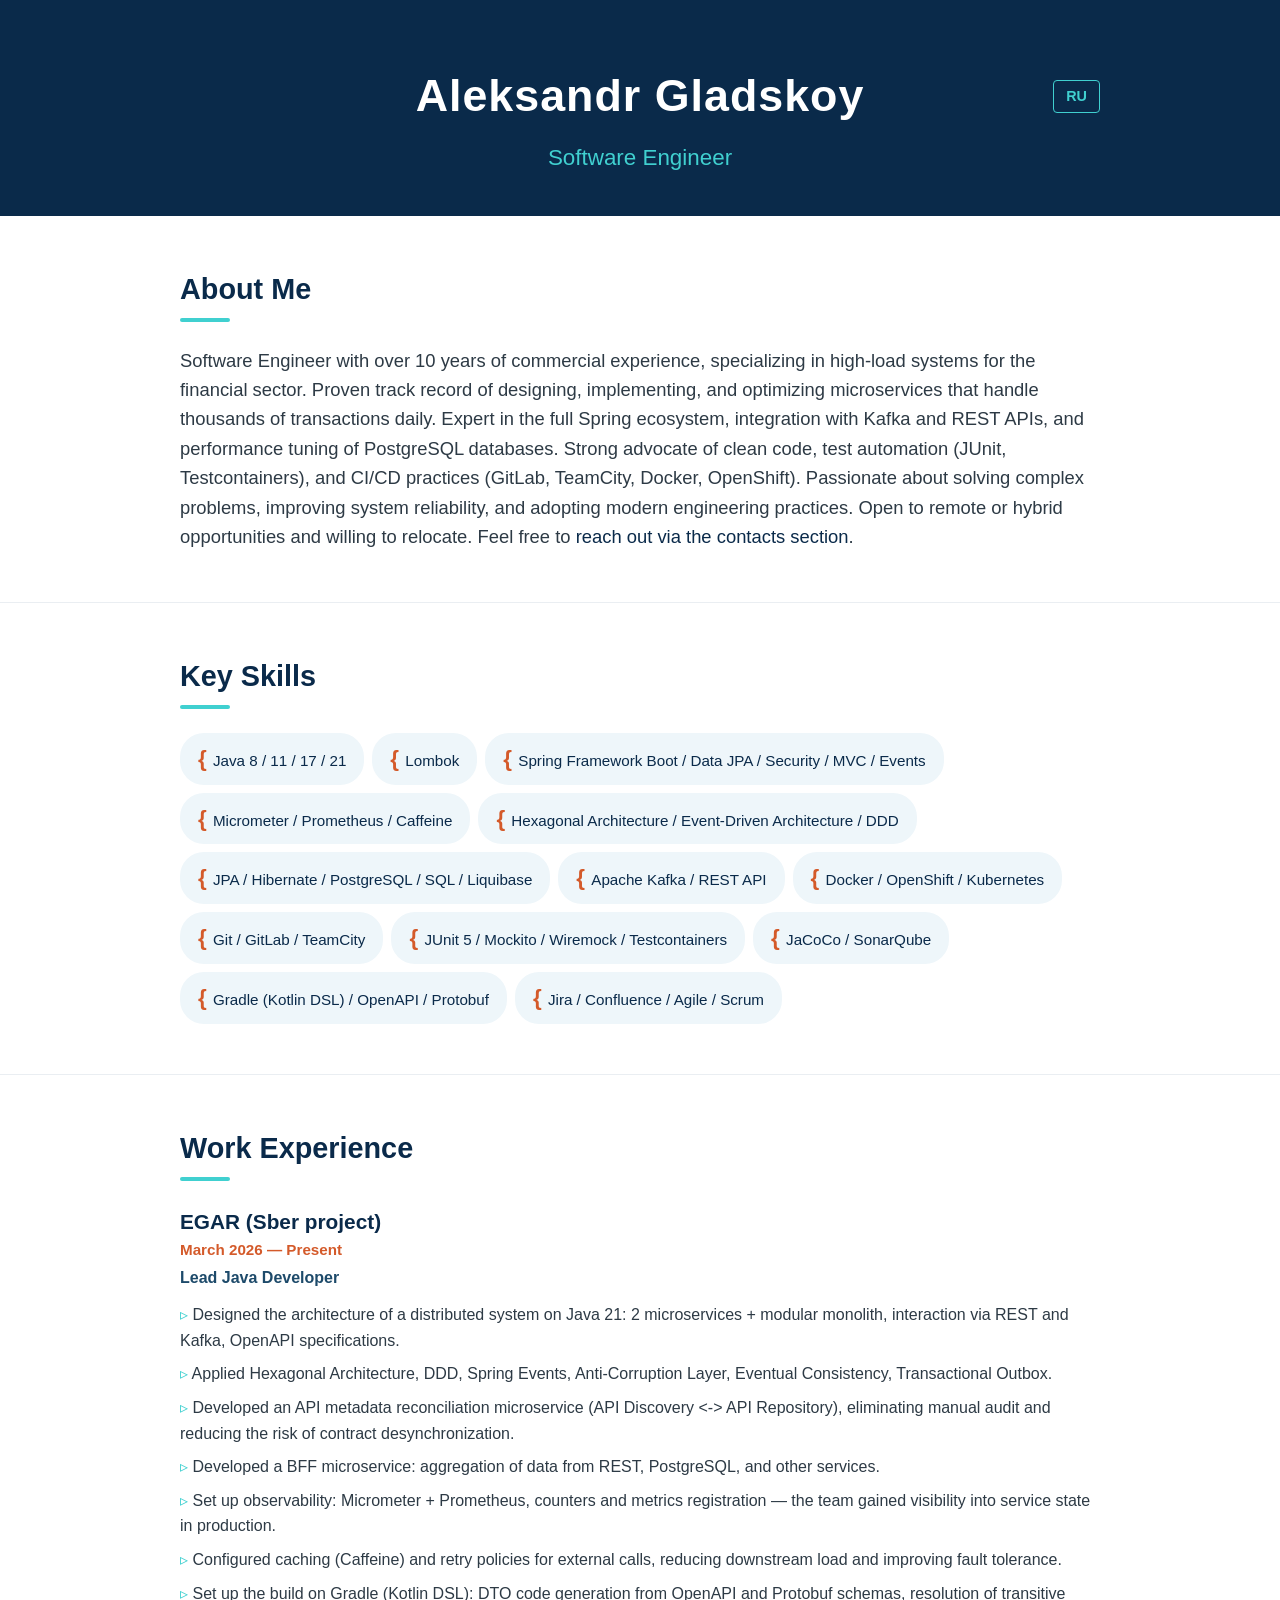
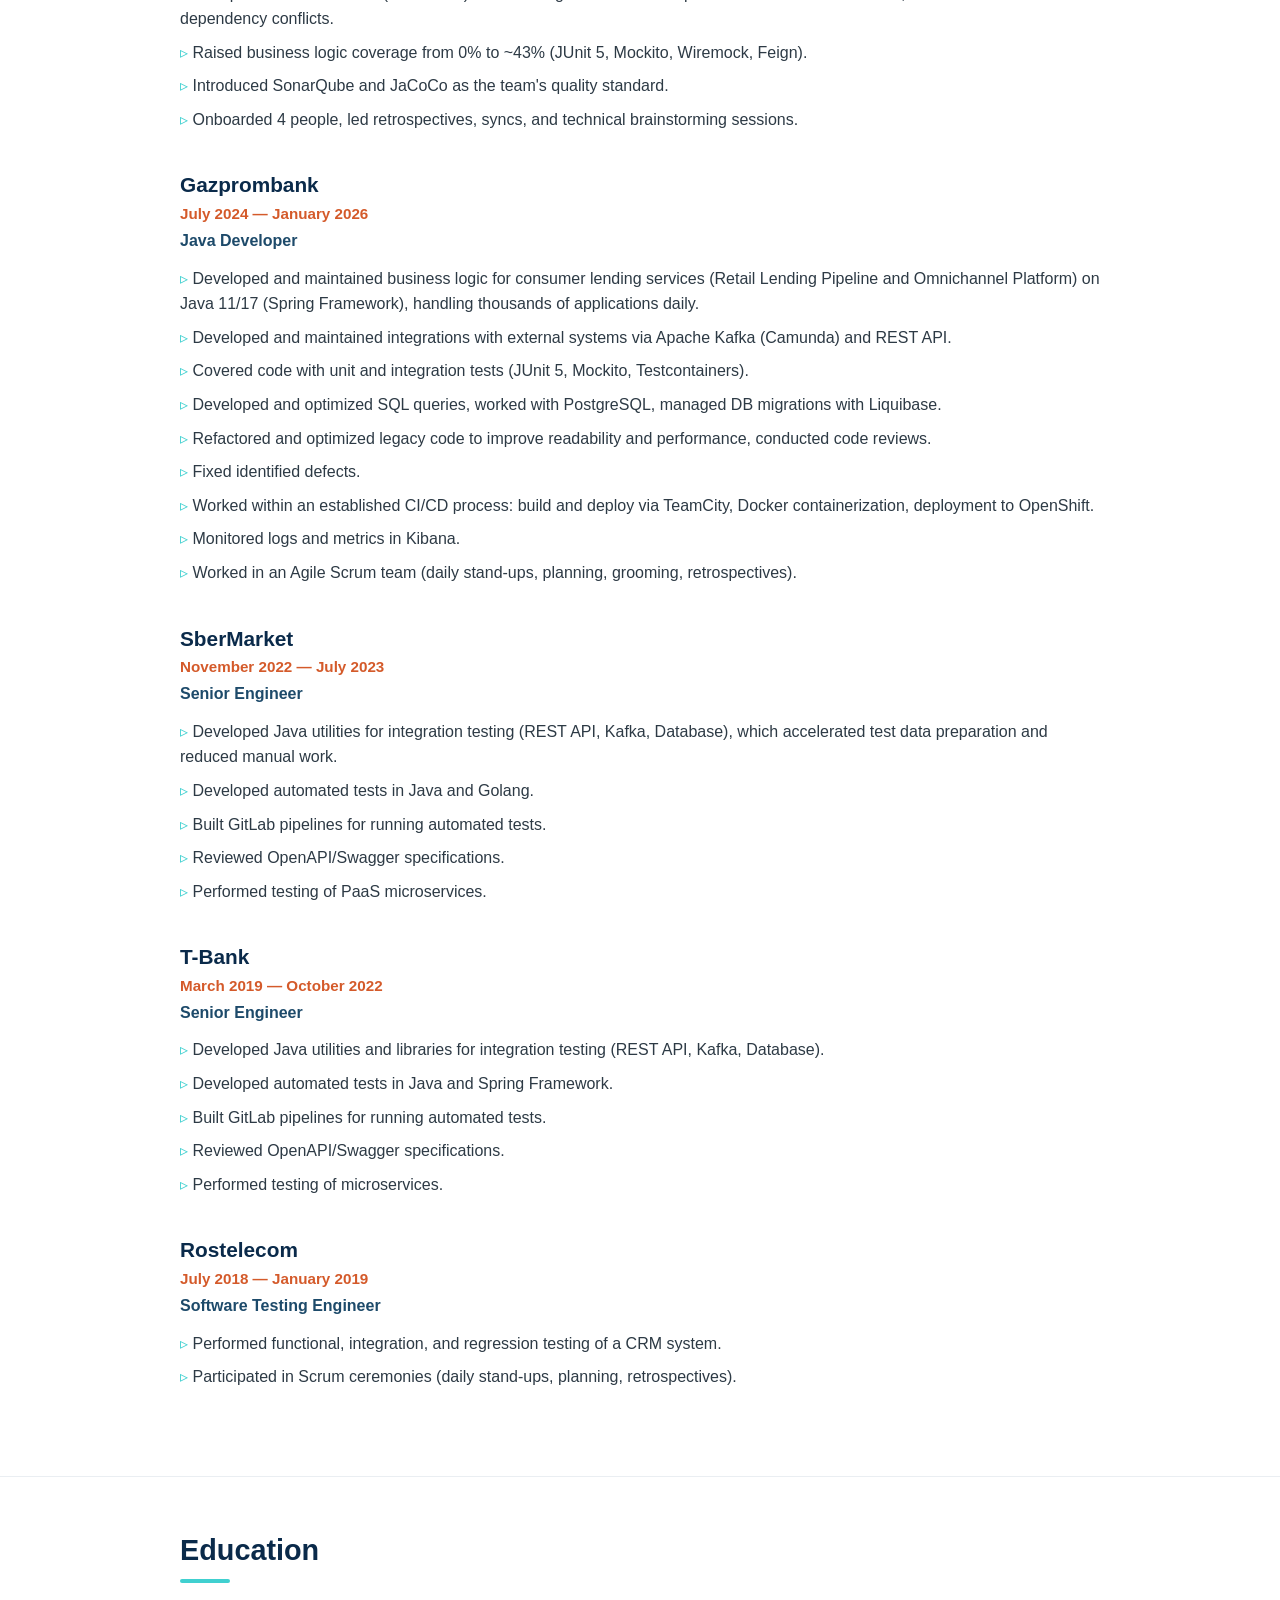
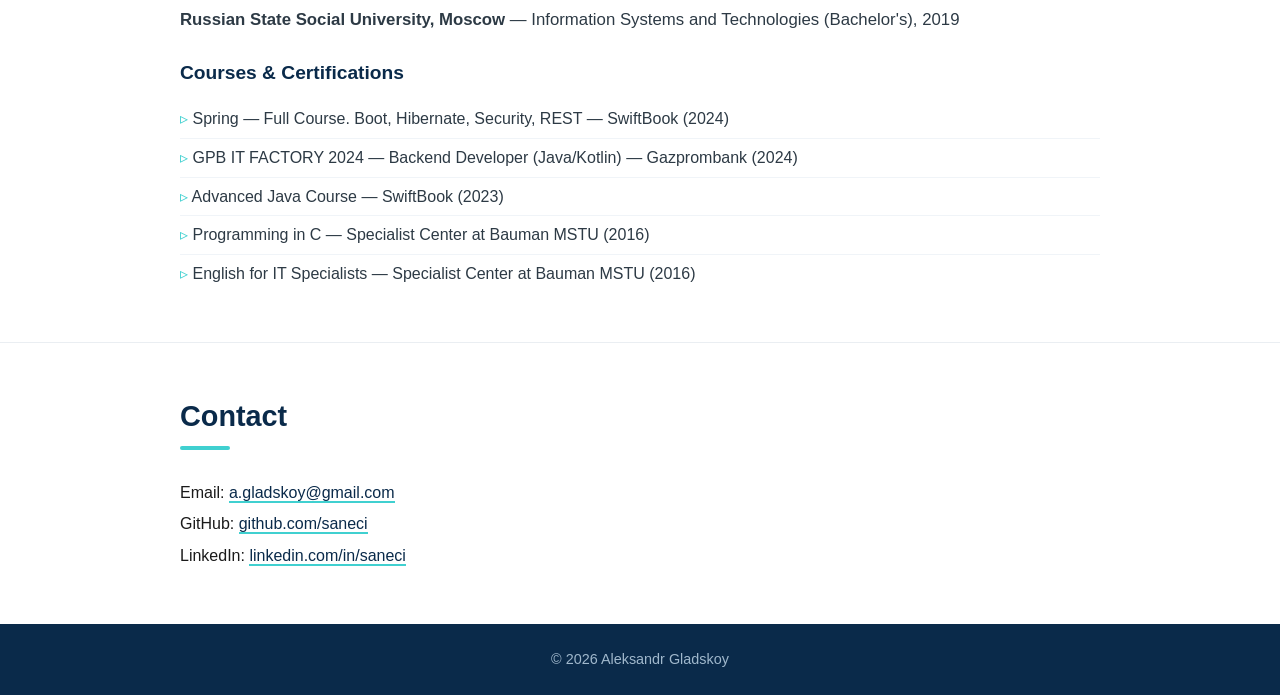
==== index.html @ 304886b7 "Add Confirmation of rights and SEO basics" ====
<!DOCTYPE html>
<html lang="en">
<head>
    <meta charset="UTF-8">
    <meta name="viewport" content="width=device-width, initial-scale=1.0">
    <title>Aleksandr Gladskoy — Software Engineer</title>
    <meta name="description"
          content="Java Developer with 10 years of experience in banking fintech. I design and build microservices with Java 21, Spring Boot. Integrations via REST and Kafka. Experience: Sber (EGAR), Gazprombank.">
    <meta property="og:type" content="website">
    <meta property="og:url" content="https://saneci.github.io">
    <meta property="og:title" content="Aleksandr Gladskoy — Java Developer">
    <meta property="og:description"
          content="Backend development with Java and Spring Boot. Microservices, Kafka, integrations. Experience at Sber and Gazprombank.">
    <meta property="og:image" content="https://saneci.github.io/assets/summary.png">
    <meta name="twitter:card" content="summary_large_image">
    <meta name="yandex-verification" content="511efd3ecc623652"/>
    <meta name="google-site-verification" content="O1By9W8fFZM_-fpDkHTsmFrEhDMtBSM1m-poUVagqC4"/>
    <link rel="icon" type="image/svg+xml" href="assets/favicon.svg">
    <link rel="stylesheet" href="css/styles.css">
</head>
<body>
<header>
    <div class="container">
        <h1>Aleksandr Gladskoy</h1>
        <p class="title">Software Engineer</p>
        <a href="index.ru.html" class="lang-switch">RU</a>
    </div>
</header>

<section id="about">
    <div class="container">
        <h2>About Me</h2>
        <p>Software Engineer with over 10 years of commercial experience, specializing in high-load systems for the
            financial sector. Proven track record of designing, implementing, and optimizing microservices that handle
            thousands of transactions daily. Expert in the full Spring ecosystem, integration with Kafka and REST APIs,
            and performance tuning of PostgreSQL databases. Strong advocate of clean code, test automation (JUnit,
            Testcontainers), and CI/CD practices (GitLab, TeamCity, Docker, OpenShift). Passionate about solving complex
            problems, improving system reliability, and adopting modern engineering practices. Open to remote or hybrid
            opportunities and willing to relocate. Feel free to <a href="#contacts">reach out via the contacts
                section</a>.</p>
    </div>
</section>

<section id="skills">
    <div class="container">
        <h2>Key Skills</h2>
        <ul>
            <li>Java 8 / 11 / 17 / 21</li>
            <li>Lombok</li>
            <li>Spring Framework Boot / Data JPA / Security / MVC / Events</li>
            <li>Micrometer / Prometheus / Caffeine</li>
            <li>Hexagonal Architecture / Event-Driven Architecture / DDD</li>
            <li>JPA / Hibernate / PostgreSQL / SQL / Liquibase</li>
            <li>Apache Kafka / REST API</li>
            <li>Docker / OpenShift / Kubernetes</li>
            <li>Git / GitLab / TeamCity</li>
            <li>JUnit 5 / Mockito / Wiremock / Testcontainers</li>
            <li>JaCoCo / SonarQube</li>
            <li>Gradle (Kotlin DSL) / OpenAPI / Protobuf</li>
            <li>Jira / Confluence / Agile / Scrum</li>
        </ul>
    </div>
</section>

<section id="experience">
    <div class="container">
        <h2>Work Experience</h2>

        <div class="job">
            <h3>EGAR (Sber project)</h3>
            <p class="period">March 2026 — Present</p>
            <p class="position">Lead Java Developer</p>
            <ul>
                <li>Designed the architecture of a distributed system on Java 21: 2 microservices + modular monolith,
                    interaction via REST and Kafka, OpenAPI specifications.
                </li>
                <li>Applied Hexagonal Architecture, DDD, Spring Events, Anti-Corruption Layer, Eventual Consistency,
                    Transactional Outbox.
                </li>
                <li>Developed an API metadata reconciliation microservice (API Discovery &lt;-&gt; API Repository),
                    eliminating manual audit and reducing the risk of contract desynchronization.
                </li>
                <li>Developed a BFF microservice: aggregation of data from REST, PostgreSQL, and other services.</li>
                <li>Set up observability: Micrometer + Prometheus, counters and metrics registration — the team gained
                    visibility into service state in production.
                </li>
                <li>Configured caching (Caffeine) and retry policies for external calls, reducing downstream load and
                    improving fault tolerance.
                </li>
                <li>Set up the build on Gradle (Kotlin DSL): DTO code generation from OpenAPI and Protobuf schemas,
                    resolution of transitive dependency conflicts.
                </li>
                <li>Raised business logic coverage from 0% to ~43% (JUnit 5, Mockito, Wiremock, Feign).</li>
                <li>Introduced SonarQube and JaCoCo as the team's quality standard.</li>
                <li>Onboarded 4 people, led retrospectives, syncs, and technical brainstorming sessions.</li>
            </ul>
        </div>

        <div class="job">
            <h3>Gazprombank</h3>
            <p class="period">July 2024 — January 2026</p>
            <p class="position">Java Developer</p>
            <ul>
                <li>Developed and maintained business logic for consumer lending services (Retail Lending Pipeline and
                    Omnichannel Platform) on Java 11/17 (Spring Framework), handling thousands of applications daily.
                </li>
                <li>Developed and maintained integrations with external systems via Apache Kafka (Camunda) and REST
                    API.
                </li>
                <li>Covered code with unit and integration tests (JUnit 5, Mockito, Testcontainers).</li>
                <li>Developed and optimized SQL queries, worked with PostgreSQL, managed DB migrations with Liquibase.
                </li>
                <li>Refactored and optimized legacy code to improve readability and performance, conducted code
                    reviews.
                </li>
                <li>Fixed identified defects.</li>
                <li>Worked within an established CI/CD process: build and deploy via TeamCity, Docker containerization,
                    deployment to OpenShift.
                </li>
                <li>Monitored logs and metrics in Kibana.</li>
                <li>Worked in an Agile Scrum team (daily stand-ups, planning, grooming, retrospectives).</li>
            </ul>
        </div>

        <div class="job">
            <h3>SberMarket</h3>
            <p class="period">November 2022 — July 2023</p>
            <p class="position">Senior Engineer</p>
            <ul>
                <li>Developed Java utilities for integration testing (REST API, Kafka, Database), which accelerated test
                    data preparation and reduced manual work.
                </li>
                <li>Developed automated tests in Java and Golang.</li>
                <li>Built GitLab pipelines for running automated tests.</li>
                <li>Reviewed OpenAPI/Swagger specifications.</li>
                <li>Performed testing of PaaS microservices.</li>
            </ul>
        </div>

        <div class="job">
            <h3>T-Bank</h3>
            <p class="period">March 2019 — October 2022</p>
            <p class="position">Senior Engineer</p>
            <ul>
                <li>Developed Java utilities and libraries for integration testing (REST API, Kafka, Database).</li>
                <li>Developed automated tests in Java and Spring Framework.</li>
                <li>Built GitLab pipelines for running automated tests.</li>
                <li>Reviewed OpenAPI/Swagger specifications.</li>
                <li>Performed testing of microservices.</li>
            </ul>
        </div>

        <div class="job">
            <h3>Rostelecom</h3>
            <p class="period">July 2018 — January 2019</p>
            <p class="position">Software Testing Engineer</p>
            <ul>
                <li>Performed functional, integration, and regression testing of a CRM system.</li>
                <li>Participated in Scrum ceremonies (daily stand-ups, planning, retrospectives).</li>
            </ul>
        </div>
    </div>
</section>

<section id="education">
    <div class="container">
        <h2>Education</h2>
        <p><strong>Russian State Social University, Moscow</strong> — Information Systems and Technologies (Bachelor's),
            2019</p>

        <h3 style="margin-top: 24px; font-size: 1.2rem; color: #0a2a4a;">Courses & Certifications</h3>
        <ul class="courses">
            <li>Spring — Full Course. Boot, Hibernate, Security, REST — SwiftBook (2024)</li>
            <li>GPB IT FACTORY 2024 — Backend Developer (Java/Kotlin) — Gazprombank (2024)</li>
            <li>Advanced Java Course — SwiftBook (2023)</li>
            <li>Programming in C — Specialist Center at Bauman MSTU (2016)</li>
            <li>English for IT Specialists — Specialist Center at Bauman MSTU (2016)</li>
        </ul>
    </div>
</section>

<section id="contacts">
    <div class="container">
        <h2>Contact</h2>
        <p>Email: <a href="mailto:a.gladskoy@gmail.com">a.gladskoy@gmail.com</a></p>
        <p>GitHub: <a href="https://github.com/saneci">github.com/saneci</a></p>
        <p>LinkedIn: <a href="https://www.linkedin.com/in/saneci">linkedin.com/in/saneci</a></p>
    </div>
</section>

<footer>
    <div class="container">
        <p>&copy; <span id="year"></span> Aleksandr Gladskoy</p>
    </div>
</footer>

<button id="scrollTopBtn" aria-label="Scroll to top">&#8679;</button>

<script src="js/script.js"></script>
</body>
</html>
---- css/styles.css ----
* {
    margin: 0;
    padding: 0;
    box-sizing: border-box;
}

body {
    font-family: -apple-system, BlinkMacSystemFont, "Segoe UI", Roboto, Helvetica, Arial, sans-serif;
    line-height: 1.6;
    color: #1a1a1a;
    background-color: #ffffff;
}

.container {
    max-width: 960px;
    margin: 0 auto;
    padding: 0 20px;
}

header {
    background-color: #0a2a4a;
    color: #ffffff;
    padding: 60px 0 40px;
    text-align: center;
}

header h1 {
    font-size: 2.8rem;
    font-weight: 700;
    letter-spacing: 1px;
}

header .title {
    font-size: 1.4rem;
    color: #40d0d0;
    margin-top: 8px;
    font-weight: 300;
}

header .container {
    position: relative;
}

.lang-switch {
    position: absolute;
    top: 20px;
    right: 20px;
    color: #40d0d0;
    font-weight: 600;
    text-decoration: none;
    border: 1px solid #40d0d0;
    padding: 4px 12px;
    border-radius: 4px;
    font-size: 0.9rem;
    transition: background-color 0.2s, color 0.2s;
}

.lang-switch:hover {
    background-color: #40d0d0;
    color: #0a2a4a;
}

section {
    padding: 50px 0;
    border-bottom: 1px solid #eaeef2;
}

section:last-of-type {
    border-bottom: none;
}

h2 {
    font-size: 1.8rem;
    color: #0a2a4a;
    margin-bottom: 24px;
    position: relative;
    display: inline-block;
}

h2::after {
    content: '';
    display: block;
    width: 50px;
    height: 4px;
    background-color: #40d0d0;
    margin-top: 6px;
    border-radius: 2px;
}

#about p {
    font-size: 1.15rem;
    color: #2d3a45;
}

#about a {
    color: #0a2a4a;
    font-weight: 500;
    text-decoration: none;
    border-bottom: 2px solid transparent;
    transition: color 0.2s, border-bottom-color 0.2s;
}

#about a:hover {
    color: #d45a2a;
    border-bottom-color: #40d0d0;
}

#skills ul {
    display: flex;
    flex-wrap: wrap;
    gap: 8px;
    list-style: none;
    padding: 0;
}

#skills li {
    background-color: #eef6fa;
    color: #0a2a4a;
    padding: 8px 18px;
    border-radius: 24px;
    font-size: 0.95rem;
    font-weight: 500;
}

#skills li::before {
    content: '{ ';
    color: #d45a2a;
    font-weight: 700;
    font-size: 1.4rem;
}

.job {
    margin-bottom: 32px;
}

.job h3 {
    font-size: 1.3rem;
    color: #0a2a4a;
}

.job .period {
    color: #d45a2a;
    font-weight: 600;
    font-size: 0.95rem;
}

.job .position {
    font-weight: 600;
    color: #1d4a6a;
    margin: 2px 0 8px;
}

.job ul {
    list-style: none;
    padding: 0;
    margin-top: 8px;
}

.job ul li {
    padding: 4px 0;
    color: #2d3a45;
}

.job ul li::before {
    content: '▹ ';
    color: #40d0d0;
}

#education p {
    font-size: 1.05rem;
    color: #2d3a45;
}

.courses {
    list-style: none;
    padding: 0;
    margin-top: 12px;
}

.courses li {
    padding: 6px 0;
    color: #2d3a45;
    border-bottom: 1px solid #f0f4f8;
}

.courses li:last-child {
    border-bottom: none;
}

.courses li::before {
    content: '▹ ';
    color: #40d0d0;
}

#contacts a {
    color: #0a2a4a;
    font-weight: 500;
    text-decoration: none;
    border-bottom: 2px solid #40d0d0;
    transition: color 0.2s, border-bottom-color 0.2s;
}

#contacts a:hover {
    color: #d45a2a;
    border-bottom-color: #d45a2a;
}

#contacts p {
    margin: 6px 0;
}

footer {
    background-color: #0a2a4a;
    color: #a0b8cc;
    text-align: center;
    padding: 24px 0;
    font-size: 0.9rem;
}

footer .container p {
    margin: 0;
}

#scrollTopBtn {
    position: fixed;
    right: 10%;
    bottom: 10%;
    width: 48px;
    height: 48px;
    border: none;
    border-radius: 50%;
    background-color: #0a2a4a;
    color: #40d0d0;
    font-size: 1.4rem;
    line-height: 1;
    cursor: pointer;
    display: none;
    align-items: center;
    justify-content: center;
    box-shadow: 0 4px 12px rgba(10, 42, 74, 0.25);
    transition: background-color 0.2s, color 0.2s, transform 0.2s;
    z-index: 1000;
}

#scrollTopBtn:hover {
    background-color: #40d0d0;
    color: #0a2a4a;
    transform: translateY(-2px);
}

#scrollTopBtn.visible {
    display: flex;
}
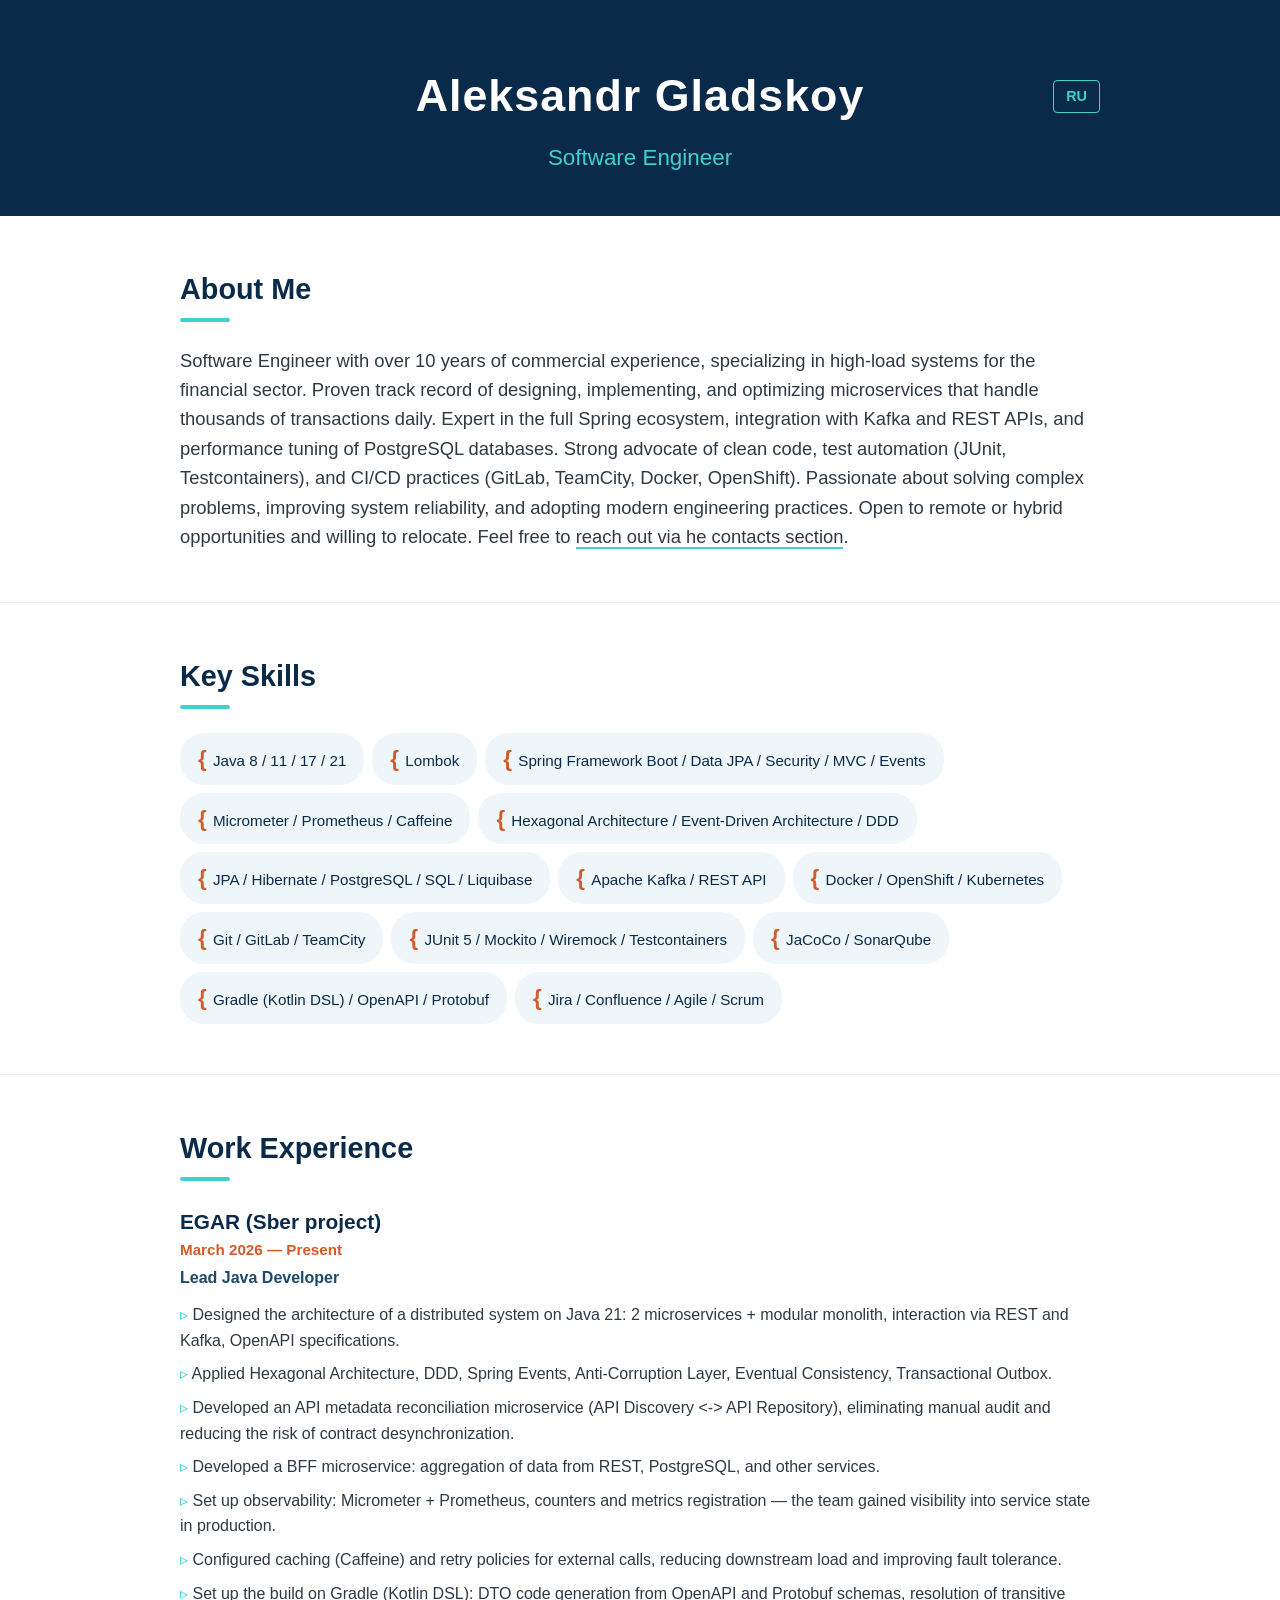
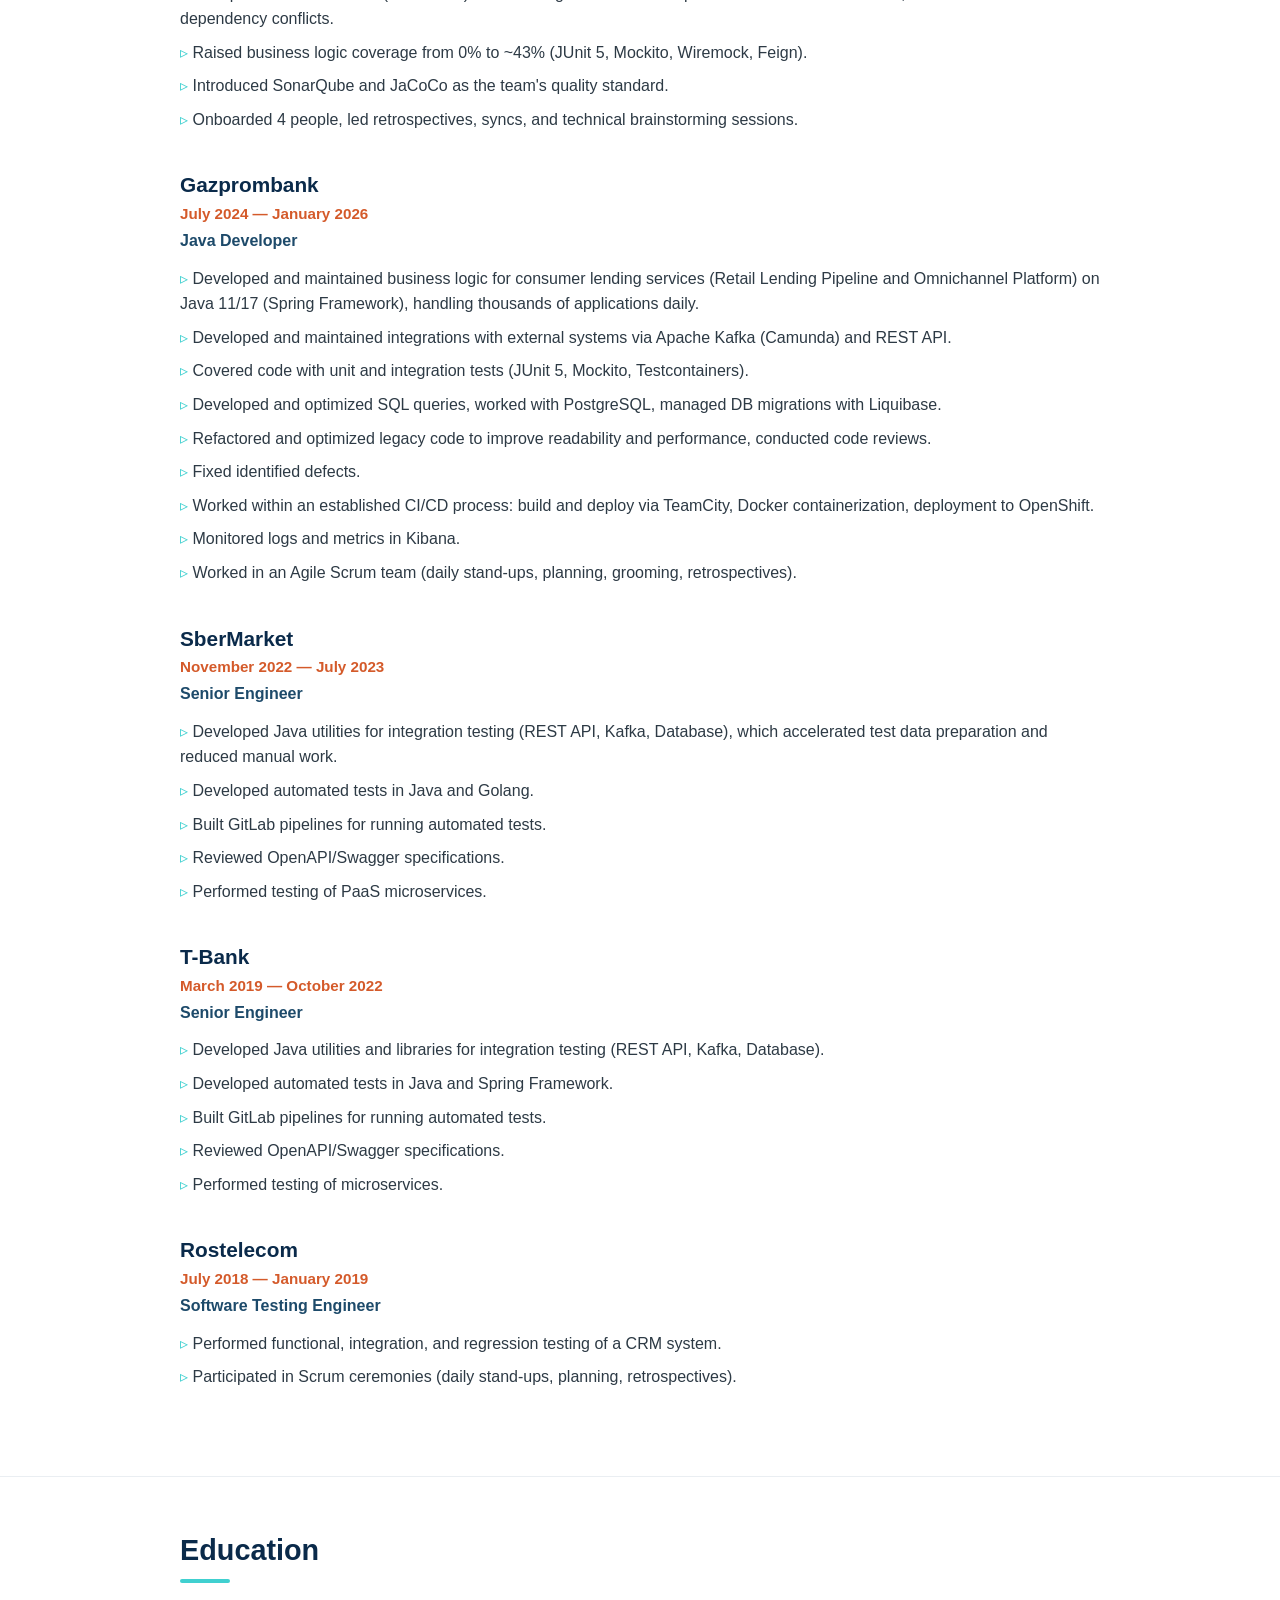
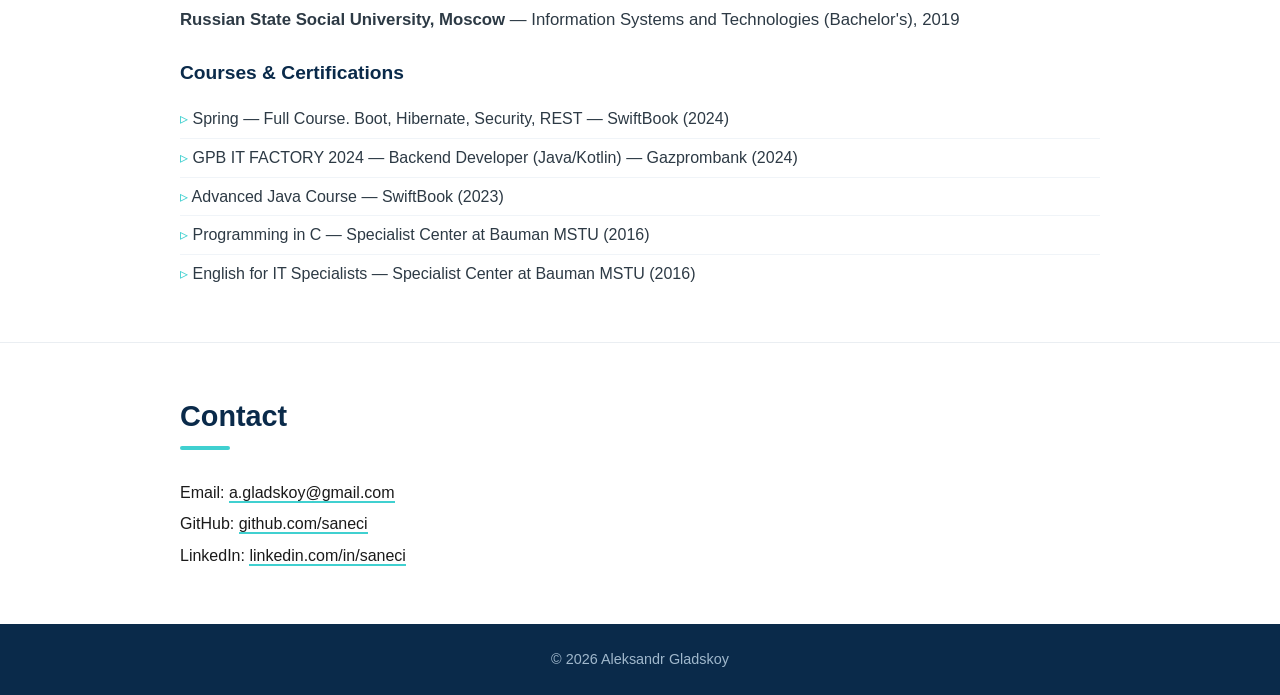
==== commit 911e0e77: "Fix link-styles" ====
--- a/index.html
+++ b/index.html
@@ -36,8 +36,8 @@
             and performance tuning of PostgreSQL databases. Strong advocate of clean code, test automation (JUnit,
             Testcontainers), and CI/CD practices (GitLab, TeamCity, Docker, OpenShift). Passionate about solving complex
             problems, improving system reliability, and adopting modern engineering practices. Open to remote or hybrid
-            opportunities and willing to relocate. Feel free to <a href="#contacts">reach out via the contacts
-                section</a>.</p>
+            opportunities and willing to relocate. Feel free to
+            <a href="#contacts" class="link-decoration">reach out via he contacts section</a>.</p>
     </div>
 </section>
 
@@ -182,9 +182,9 @@
 <section id="contacts">
     <div class="container">
         <h2>Contact</h2>
-        <p>Email: <a href="mailto:a.gladskoy@gmail.com">a.gladskoy@gmail.com</a></p>
-        <p>GitHub: <a href="https://github.com/saneci">github.com/saneci</a></p>
-        <p>LinkedIn: <a href="https://www.linkedin.com/in/saneci">linkedin.com/in/saneci</a></p>
+        <p>Email: <a href="mailto:a.gladskoy@gmail.com" class="link-decoration">a.gladskoy@gmail.com</a></p>
+        <p>GitHub: <a href="https://github.com/saneci" class="link-decoration">github.com/saneci</a></p>
+        <p>LinkedIn: <a href="https://www.linkedin.com/in/saneci" class="link-decoration">linkedin.com/in/saneci</a></p>
     </div>
 </section>
 
@@ -194,7 +194,7 @@
     </div>
 </footer>
 
-<button id="scrollTopBtn" aria-label="Scroll to top">&#8679;</button>
+<button id="scrollTopBtn" aria-label="Scroll to top"></button>
 
 <script src="js/script.js"></script>
 </body>
--- a/css/styles.css
+++ b/css/styles.css
@@ -92,19 +92,6 @@
     color: #2d3a45;
 }
 
-#about a {
-    color: #0a2a4a;
-    font-weight: 500;
-    text-decoration: none;
-    border-bottom: 2px solid transparent;
-    transition: color 0.2s, border-bottom-color 0.2s;
-}
-
-#about a:hover {
-    color: #d45a2a;
-    border-bottom-color: #40d0d0;
-}
-
 #skills ul {
     display: flex;
     flex-wrap: wrap;
@@ -192,15 +179,20 @@
     color: #40d0d0;
 }
 
-#contacts a {
-    color: #0a2a4a;
+.link-decoration {
+    color: inherit;
     font-weight: 500;
     text-decoration: none;
     border-bottom: 2px solid #40d0d0;
     transition: color 0.2s, border-bottom-color 0.2s;
 }
 
-#contacts a:hover {
+.link-decoration:visited {
+    color: inherit;
+    border-bottom-color: #40d0d0;
+}
+
+.link-decoration:hover {
     color: #d45a2a;
     border-bottom-color: #d45a2a;
 }
@@ -250,4 +242,102 @@
 
 #scrollTopBtn.visible {
     display: flex;
+}
+
+#scrollTopBtn::before {
+    content: '';
+    display: block;
+    width: 15px;
+    height: 15px;
+    border-top: 2px solid #40d0d0;
+    border-left: 2px solid #40d0d0;
+    transform: rotate(45deg);
+    margin-top: 6px;
+}
+
+#scrollTopBtn:hover::before {
+    border-top-color: #0a2a4a;
+    border-left-color: #0a2a4a;
+}
+
+@media (max-width: 768px) {
+    .container {
+        padding: 0 16px;
+    }
+
+    header {
+        padding: 4vh 0;
+    }
+
+    header h1 {
+        font-size: 1.4rem;
+        white-space: nowrap;
+        letter-spacing: 0;
+    }
+
+    header .title {
+        font-size: 0.9rem;
+        margin-top: 4px;
+    }
+
+    .lang-switch {
+        top: 12px;
+        right: 12px;
+        font-size: 0.75rem;
+        padding: 3px 8px;
+    }
+
+    section {
+        padding: 32px 0;
+    }
+
+    h2 {
+        font-size: 1.2rem;
+        margin-bottom: 16px;
+    }
+
+    #about p {
+        font-size: 1rem;
+    }
+
+    #skills li {
+        padding: 5px 12px;
+        font-size: 0.8rem;
+    }
+
+    .job h3 {
+        font-size: 1.1rem;
+    }
+
+    .job .period {
+        font-size: 0.85rem;
+    }
+
+    .job .position {
+        font-size: 0.95rem;
+    }
+
+    .job p {
+        font-size: 0.95rem;
+    }
+
+    #education p {
+        font-size: 0.95rem;
+    }
+
+    .courses li {
+        font-size: 0.9rem;
+        padding: 4px 0;
+    }
+
+    #contacts p {
+        font-size: 0.95rem;
+    }
+
+    #scrollTopBtn {
+        width: 40px;
+        height: 40px;
+        right: 16px;
+        bottom: 16px;
+    }
 }
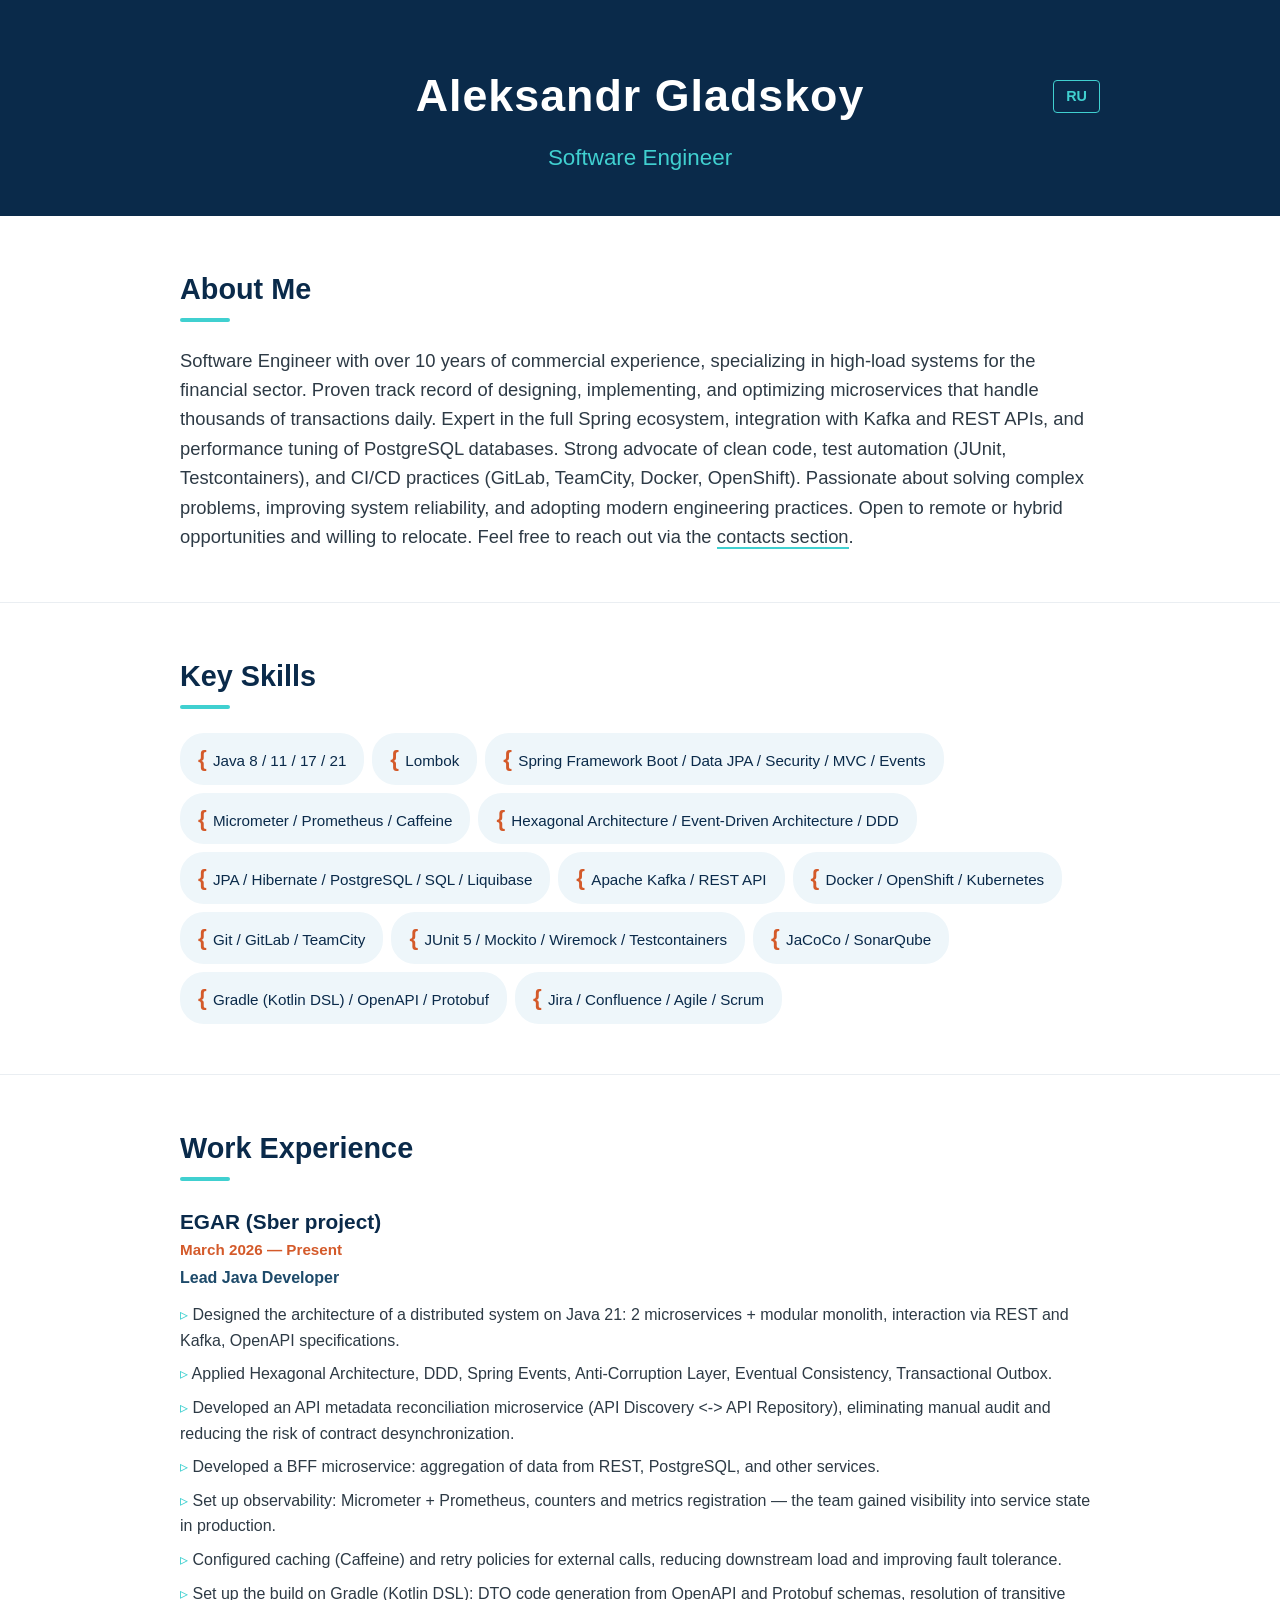
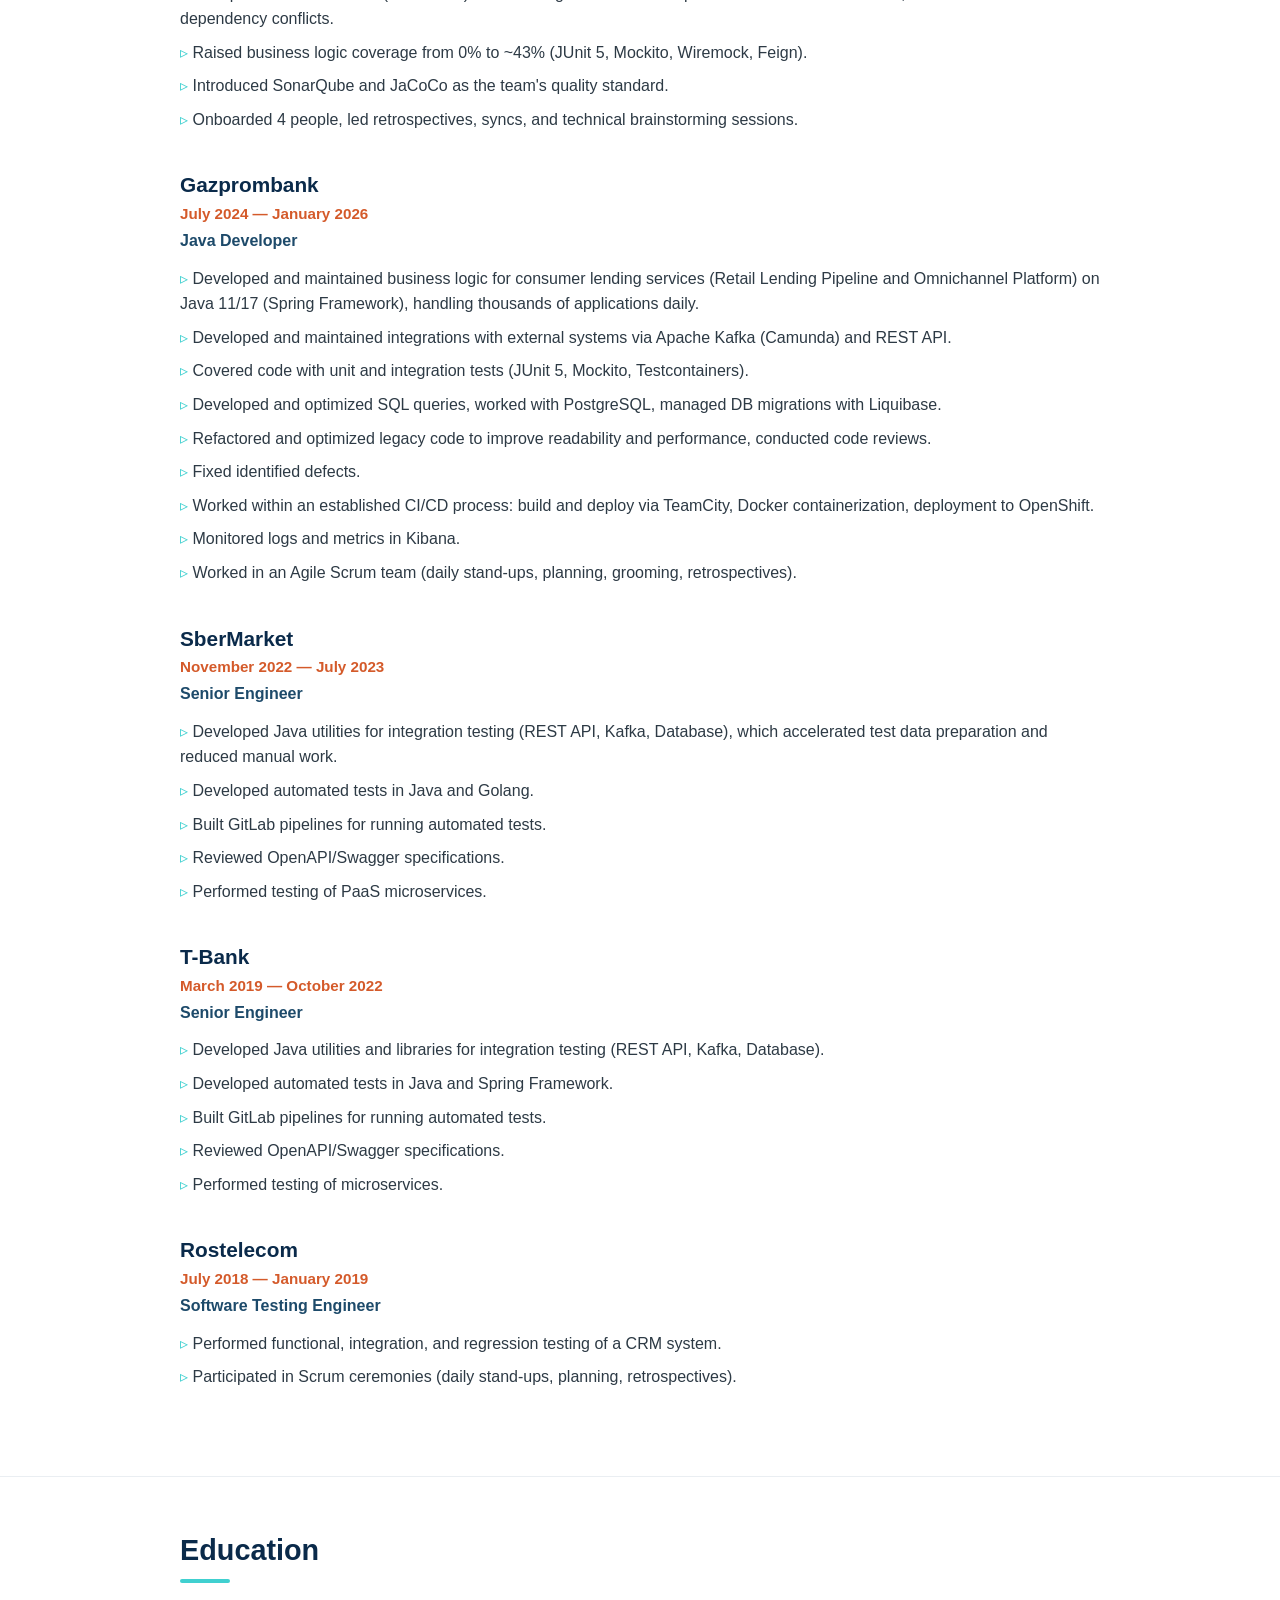
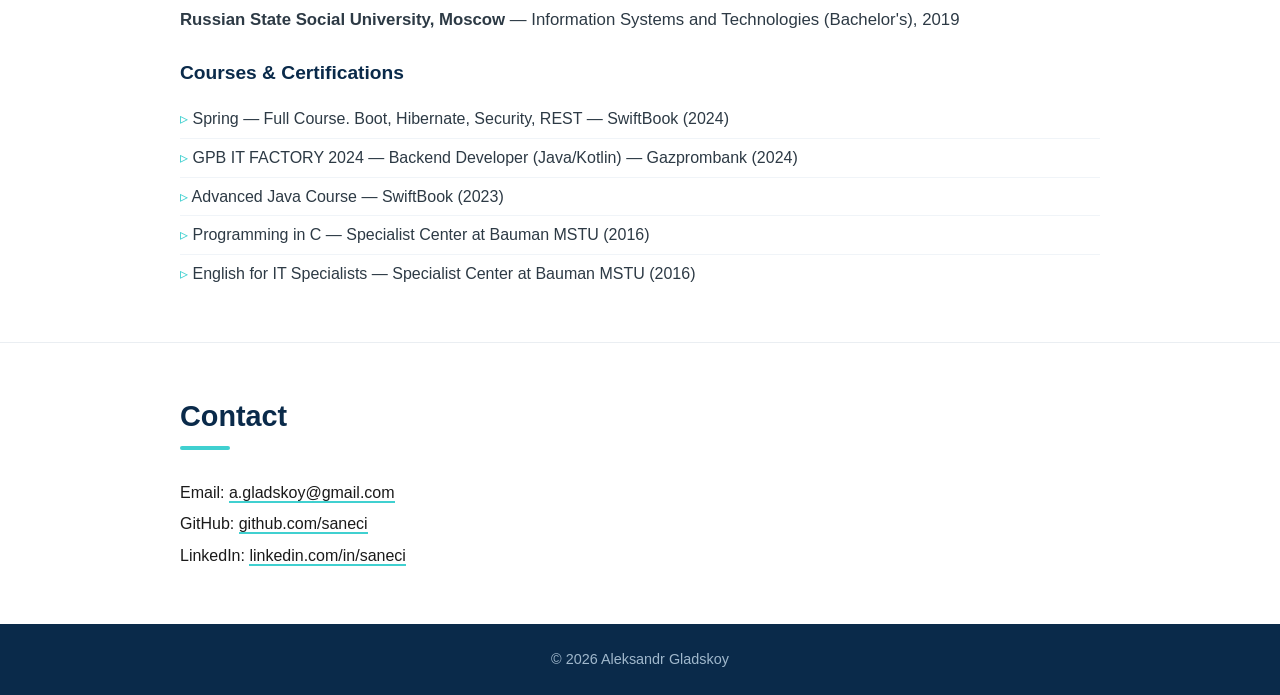
==== commit 9f908341: "Fix styles" ====
--- a/index.html
+++ b/index.html
@@ -36,8 +36,8 @@
             and performance tuning of PostgreSQL databases. Strong advocate of clean code, test automation (JUnit,
             Testcontainers), and CI/CD practices (GitLab, TeamCity, Docker, OpenShift). Passionate about solving complex
             problems, improving system reliability, and adopting modern engineering practices. Open to remote or hybrid
-            opportunities and willing to relocate. Feel free to
-            <a href="#contacts" class="link-decoration">reach out via he contacts section</a>.</p>
+            opportunities and willing to relocate. Feel free to reach out via the
+            <a href="#contacts" class="link-decoration">contacts section</a>.</p>
     </div>
 </section>
 
--- a/css/styles.css
+++ b/css/styles.css
@@ -221,15 +221,15 @@
     height: 48px;
     border: none;
     border-radius: 50%;
-    background-color: #0a2a4a;
-    color: #40d0d0;
+    background-color: #1d4a6a;
+    color: #ffffff;
     font-size: 1.4rem;
     line-height: 1;
     cursor: pointer;
     display: none;
     align-items: center;
     justify-content: center;
-    box-shadow: 0 4px 12px rgba(10, 42, 74, 0.25);
+    box-shadow: 0 4px 12px rgba(10, 42, 74, 0.15);
     transition: background-color 0.2s, color 0.2s, transform 0.2s;
     z-index: 1000;
 }
@@ -276,7 +276,7 @@
     }
 
     header .title {
-        font-size: 0.9rem;
+        font-size: 1rem;
         margin-top: 4px;
     }
 
@@ -340,4 +340,17 @@
         right: 16px;
         bottom: 16px;
     }
+}
+
+@media (hover: none) {
+    #scrollTopBtn:hover {
+        background-color: #1d4a6a;
+        color: #40d0d0;
+        transform: none;
+    }
+
+    #scrollTopBtn:hover::before {
+        border-top-color: #40d0d0;
+        border-left-color: #40d0d0;
+    }
 }
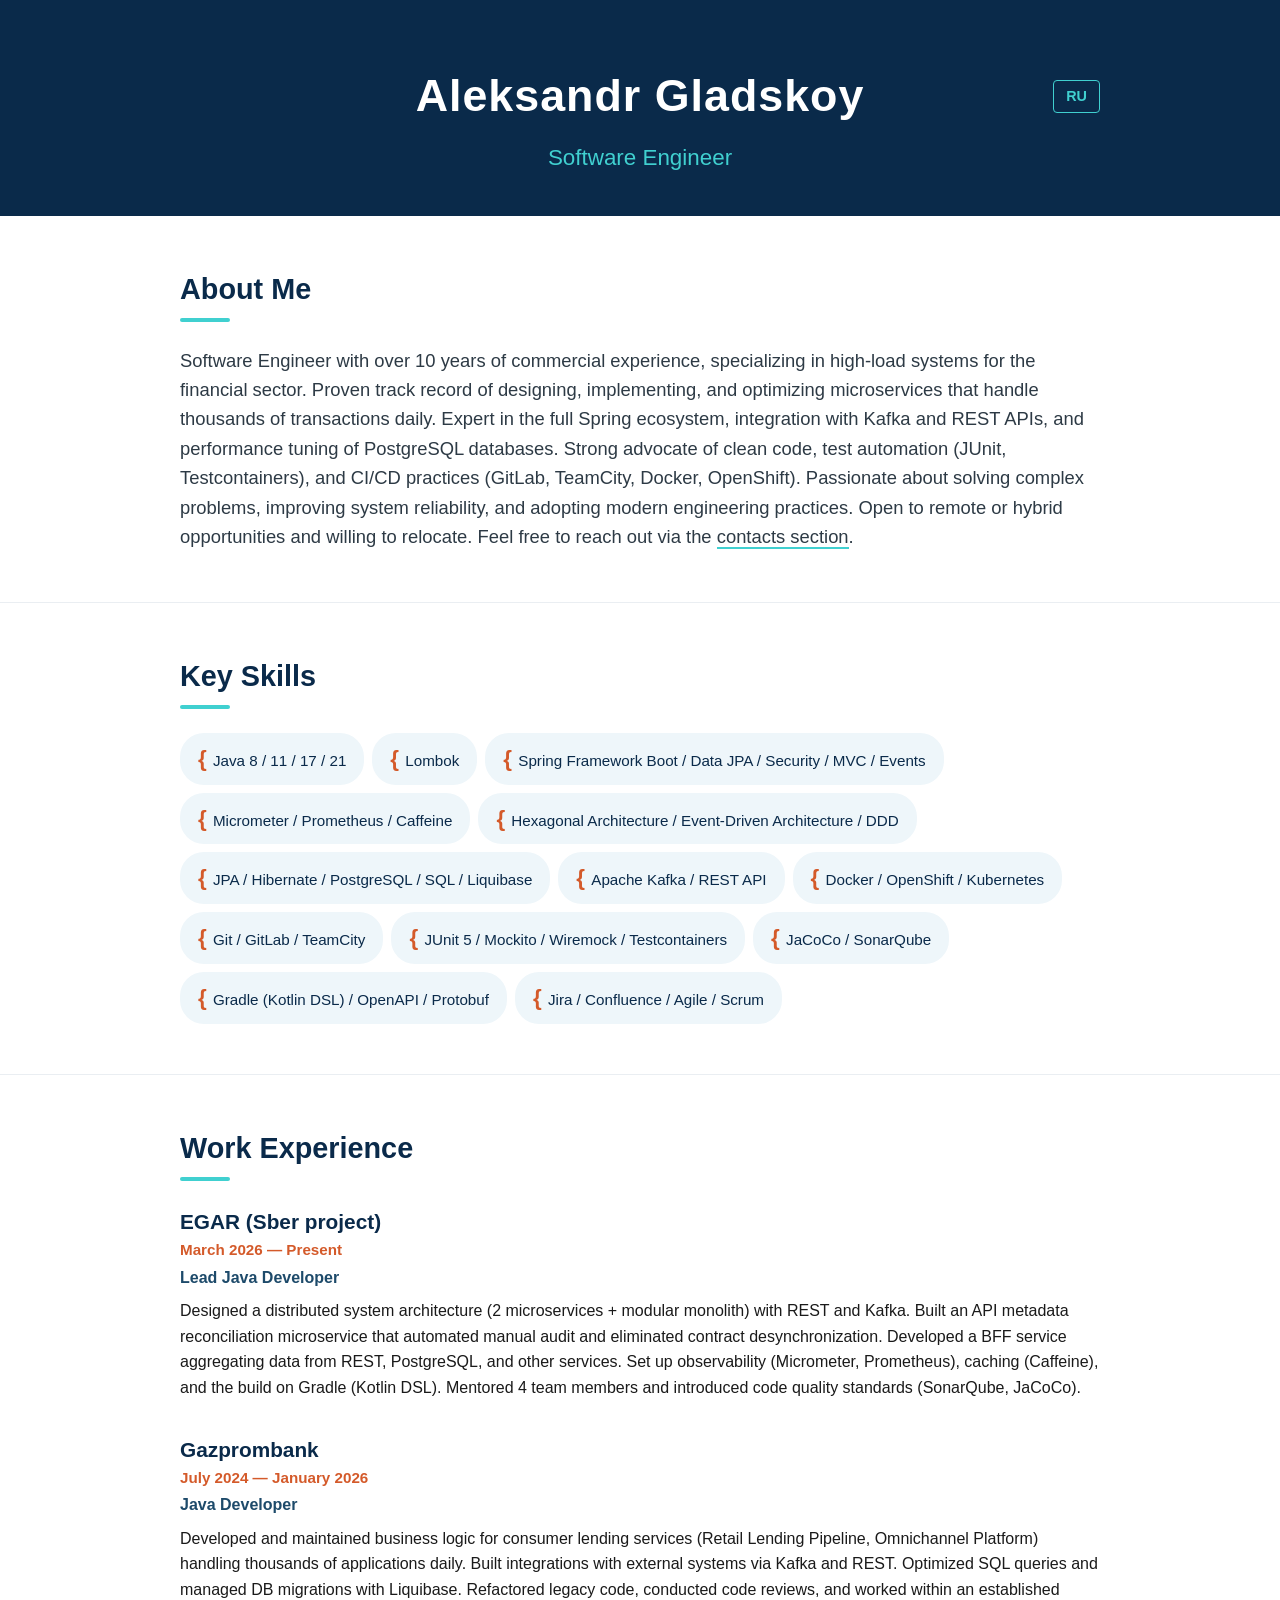
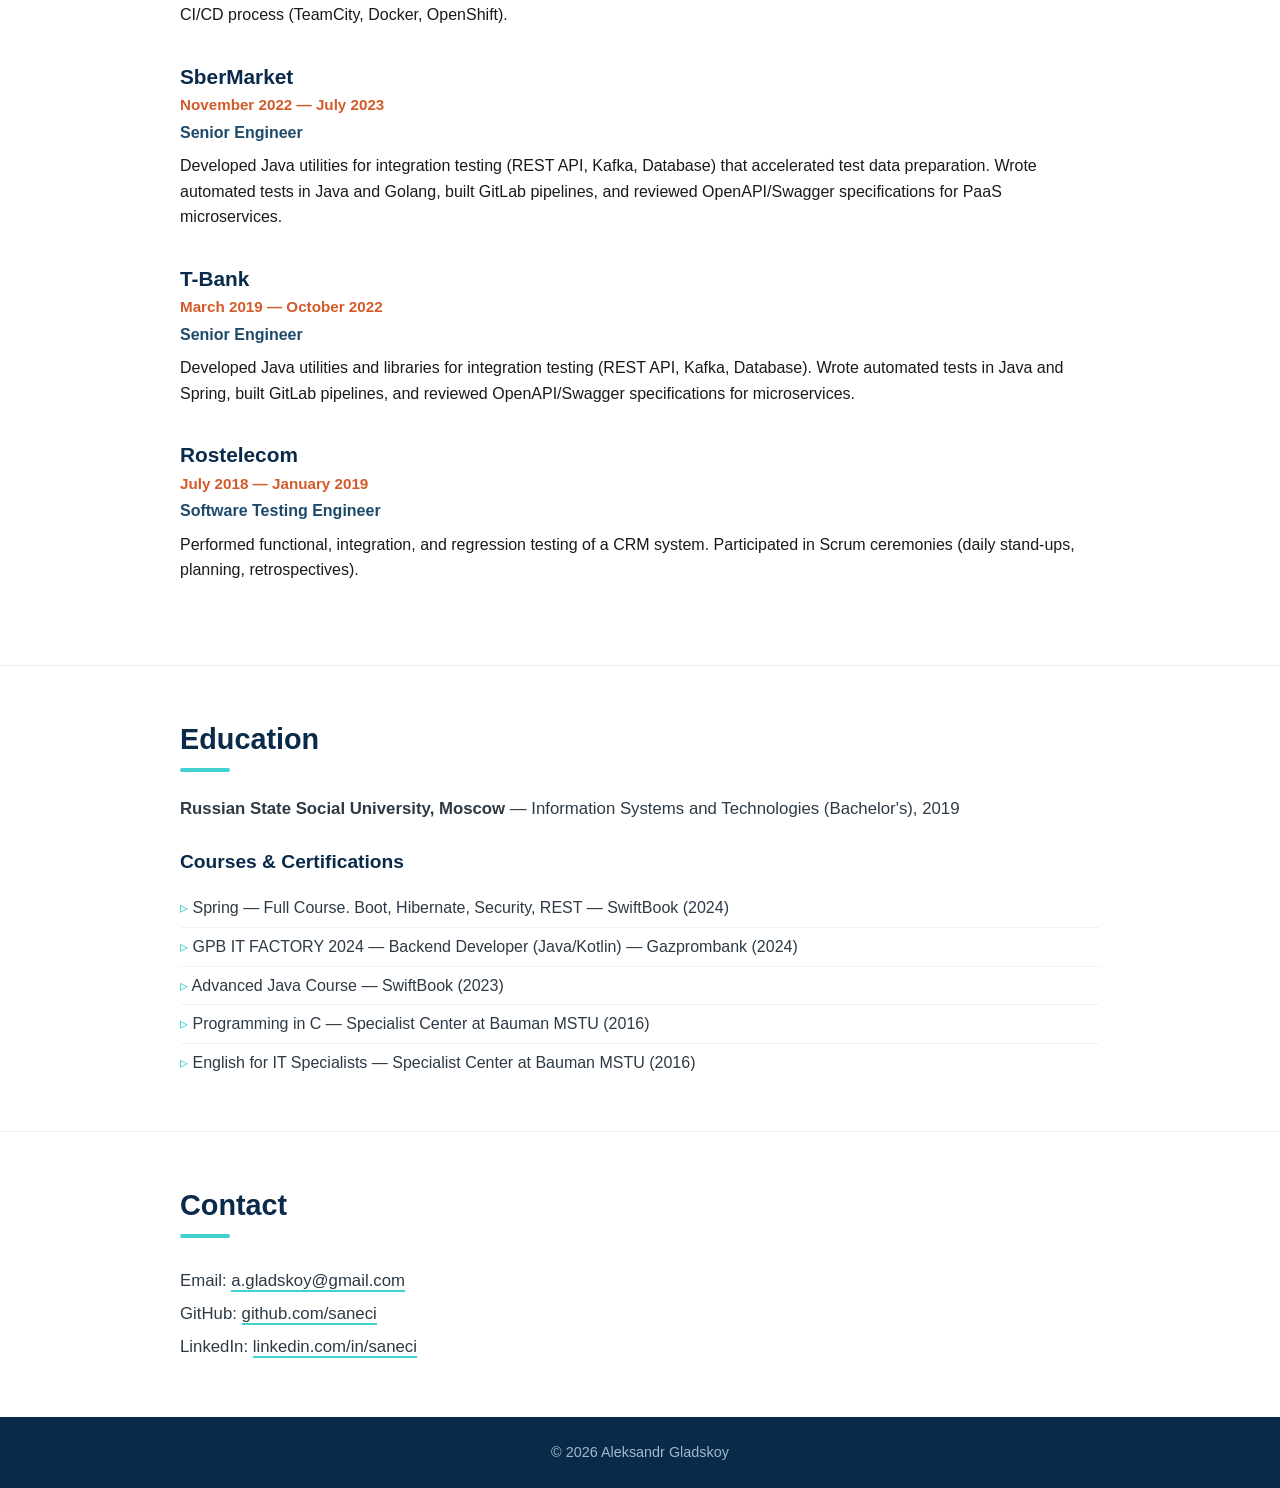
==== commit e93a6f58: "Simplify Work Experience" ====
--- a/index.html
+++ b/index.html
@@ -70,94 +70,48 @@
             <h3>EGAR (Sber project)</h3>
             <p class="period">March 2026 — Present</p>
             <p class="position">Lead Java Developer</p>
-            <ul>
-                <li>Designed the architecture of a distributed system on Java 21: 2 microservices + modular monolith,
-                    interaction via REST and Kafka, OpenAPI specifications.
-                </li>
-                <li>Applied Hexagonal Architecture, DDD, Spring Events, Anti-Corruption Layer, Eventual Consistency,
-                    Transactional Outbox.
-                </li>
-                <li>Developed an API metadata reconciliation microservice (API Discovery &lt;-&gt; API Repository),
-                    eliminating manual audit and reducing the risk of contract desynchronization.
-                </li>
-                <li>Developed a BFF microservice: aggregation of data from REST, PostgreSQL, and other services.</li>
-                <li>Set up observability: Micrometer + Prometheus, counters and metrics registration — the team gained
-                    visibility into service state in production.
-                </li>
-                <li>Configured caching (Caffeine) and retry policies for external calls, reducing downstream load and
-                    improving fault tolerance.
-                </li>
-                <li>Set up the build on Gradle (Kotlin DSL): DTO code generation from OpenAPI and Protobuf schemas,
-                    resolution of transitive dependency conflicts.
-                </li>
-                <li>Raised business logic coverage from 0% to ~43% (JUnit 5, Mockito, Wiremock, Feign).</li>
-                <li>Introduced SonarQube and JaCoCo as the team's quality standard.</li>
-                <li>Onboarded 4 people, led retrospectives, syncs, and technical brainstorming sessions.</li>
-            </ul>
+            <p>Designed a distributed system architecture (2 microservices + modular monolith) with REST and Kafka.
+                Built an API metadata reconciliation microservice that automated manual audit and eliminated contract
+                desynchronization. Developed a BFF service aggregating data from REST, PostgreSQL, and other services.
+                Set up observability (Micrometer, Prometheus), caching (Caffeine), and the build on Gradle (Kotlin DSL).
+                Mentored 4 team members and introduced code quality standards (SonarQube, JaCoCo).</p>
         </div>
 
         <div class="job">
             <h3>Gazprombank</h3>
             <p class="period">July 2024 — January 2026</p>
             <p class="position">Java Developer</p>
-            <ul>
-                <li>Developed and maintained business logic for consumer lending services (Retail Lending Pipeline and
-                    Omnichannel Platform) on Java 11/17 (Spring Framework), handling thousands of applications daily.
-                </li>
-                <li>Developed and maintained integrations with external systems via Apache Kafka (Camunda) and REST
-                    API.
-                </li>
-                <li>Covered code with unit and integration tests (JUnit 5, Mockito, Testcontainers).</li>
-                <li>Developed and optimized SQL queries, worked with PostgreSQL, managed DB migrations with Liquibase.
-                </li>
-                <li>Refactored and optimized legacy code to improve readability and performance, conducted code
-                    reviews.
-                </li>
-                <li>Fixed identified defects.</li>
-                <li>Worked within an established CI/CD process: build and deploy via TeamCity, Docker containerization,
-                    deployment to OpenShift.
-                </li>
-                <li>Monitored logs and metrics in Kibana.</li>
-                <li>Worked in an Agile Scrum team (daily stand-ups, planning, grooming, retrospectives).</li>
-            </ul>
+            <p>Developed and maintained business logic for consumer lending services (Retail Lending Pipeline,
+                Omnichannel Platform) handling thousands of applications daily. Built integrations with external systems
+                via Kafka and REST. Optimized SQL queries and managed DB migrations with Liquibase. Refactored legacy
+                code, conducted code reviews, and worked within an established CI/CD process (TeamCity, Docker,
+                OpenShift).</p>
         </div>
 
         <div class="job">
             <h3>SberMarket</h3>
             <p class="period">November 2022 — July 2023</p>
             <p class="position">Senior Engineer</p>
-            <ul>
-                <li>Developed Java utilities for integration testing (REST API, Kafka, Database), which accelerated test
-                    data preparation and reduced manual work.
-                </li>
-                <li>Developed automated tests in Java and Golang.</li>
-                <li>Built GitLab pipelines for running automated tests.</li>
-                <li>Reviewed OpenAPI/Swagger specifications.</li>
-                <li>Performed testing of PaaS microservices.</li>
-            </ul>
+            <p>Developed Java utilities for integration testing (REST API, Kafka, Database) that accelerated test data
+                preparation. Wrote automated tests in Java and Golang, built GitLab pipelines, and reviewed
+                OpenAPI/Swagger specifications for PaaS microservices.</p>
         </div>
 
         <div class="job">
             <h3>T-Bank</h3>
             <p class="period">March 2019 — October 2022</p>
             <p class="position">Senior Engineer</p>
-            <ul>
-                <li>Developed Java utilities and libraries for integration testing (REST API, Kafka, Database).</li>
-                <li>Developed automated tests in Java and Spring Framework.</li>
-                <li>Built GitLab pipelines for running automated tests.</li>
-                <li>Reviewed OpenAPI/Swagger specifications.</li>
-                <li>Performed testing of microservices.</li>
-            </ul>
+            <p>Developed Java utilities and libraries for integration testing (REST API, Kafka, Database). Wrote
+                automated tests in Java and Spring, built GitLab pipelines, and reviewed OpenAPI/Swagger specifications
+                for microservices.</p>
         </div>
 
         <div class="job">
             <h3>Rostelecom</h3>
             <p class="period">July 2018 — January 2019</p>
             <p class="position">Software Testing Engineer</p>
-            <ul>
-                <li>Performed functional, integration, and regression testing of a CRM system.</li>
-                <li>Participated in Scrum ceremonies (daily stand-ups, planning, retrospectives).</li>
-            </ul>
+            <p>Performed functional, integration, and regression testing of a CRM system. Participated in Scrum
+                ceremonies (daily stand-ups, planning, retrospectives).</p>
         </div>
     </div>
 </section>
--- a/css/styles.css
+++ b/css/styles.css
@@ -1,3 +1,29 @@
+/* ==========================================================================
+   1. Tokens (CSS Custom Properties)
+   ========================================================================== */
+:root {
+    --color-navy: #0a2a4a;
+    --color-navy-light: #1d4a6a;
+    --color-teal: #40d0d0;
+    --color-orange: #d45a2a;
+    --color-text: #2d3a45;
+    --color-text-muted: #a0b8cc;
+    --color-bg: #ffffff;
+    --color-bg-soft: #eef6fa;
+    --color-border: #eaeef2;
+    --color-border-soft: #f0f4f8;
+
+    --font-sans: -apple-system, BlinkMacSystemFont, "Segoe UI", Roboto, Helvetica, Arial, sans-serif;
+
+    --radius-sm: 4px;
+    --radius-md: 24px;
+
+    --transition-fast: 0.2s;
+}
+
+/* ==========================================================================
+   2. Reset & Base
+   ========================================================================== */
 * {
     margin: 0;
     padding: 0;
@@ -5,12 +31,23 @@
 }
 
 body {
-    font-family: -apple-system, BlinkMacSystemFont, "Segoe UI", Roboto, Helvetica, Arial, sans-serif;
+    font-family: var(--font-sans);
     line-height: 1.6;
     color: #1a1a1a;
-    background-color: #ffffff;
-}
-
+    background-color: var(--color-bg);
+}
+
+/* Единый стиль фокуса для интерактивных элементов */
+.lang-switch:focus-visible,
+.link-decoration:focus-visible,
+#scrollTopBtn:focus-visible {
+    outline: 2px solid var(--color-orange);
+    outline-offset: 2px;
+}
+
+/* ==========================================================================
+   3. Layout
+   ========================================================================== */
 .container {
     max-width: 960px;
     margin: 0 auto;
@@ -18,10 +55,14 @@
 }
 
 header {
-    background-color: #0a2a4a;
-    color: #ffffff;
+    background-color: var(--color-navy);
+    color: var(--color-bg);
     padding: 60px 0 40px;
     text-align: center;
+}
+
+header .container {
+    position: relative;
 }
 
 header h1 {
@@ -32,46 +73,38 @@
 
 header .title {
     font-size: 1.4rem;
-    color: #40d0d0;
+    color: var(--color-teal);
     margin-top: 8px;
     font-weight: 300;
 }
 
-header .container {
-    position: relative;
-}
-
-.lang-switch {
-    position: absolute;
-    top: 20px;
-    right: 20px;
-    color: #40d0d0;
-    font-weight: 600;
-    text-decoration: none;
-    border: 1px solid #40d0d0;
-    padding: 4px 12px;
-    border-radius: 4px;
-    font-size: 0.9rem;
-    transition: background-color 0.2s, color 0.2s;
-}
-
-.lang-switch:hover {
-    background-color: #40d0d0;
-    color: #0a2a4a;
-}
-
 section {
     padding: 50px 0;
-    border-bottom: 1px solid #eaeef2;
+    border-bottom: 1px solid var(--color-border);
 }
 
 section:last-of-type {
     border-bottom: none;
 }
 
+footer {
+    background-color: var(--color-navy);
+    color: var(--color-text-muted);
+    text-align: center;
+    padding: 24px 0;
+    font-size: 0.9rem;
+}
+
+footer .container p {
+    margin: 0;
+}
+
+/* ==========================================================================
+   4. Typography
+   ========================================================================== */
 h2 {
     font-size: 1.8rem;
-    color: #0a2a4a;
+    color: var(--color-navy);
     margin-bottom: 24px;
     position: relative;
     display: inline-block;
@@ -82,15 +115,54 @@
     display: block;
     width: 50px;
     height: 4px;
-    background-color: #40d0d0;
+    background-color: var(--color-teal);
     margin-top: 6px;
     border-radius: 2px;
 }
 
+/* ==========================================================================
+   5. Components
+   ========================================================================== */
+
+/* --- Language switch ----------------------------------------------------- */
+
+.lang-switch {
+    position: absolute;
+    top: 20px;
+    right: 20px;
+    color: var(--color-teal);
+    font-weight: 600;
+    text-decoration: none;
+    border: 1px solid var(--color-teal);
+    padding: 4px 12px;
+    border-radius: var(--radius-sm);
+    font-size: 0.9rem;
+    transition: background-color var(--transition-fast), color var(--transition-fast);
+}
+
+.lang-switch:hover {
+    background-color: var(--color-teal);
+    color: var(--color-navy);
+}
+
+/* --- Sections content --------------------------------------------------- */
+
 #about p {
     font-size: 1.15rem;
-    color: #2d3a45;
-}
+    color: var(--color-text);
+}
+
+#education p,
+#contacts p {
+    font-size: 1.05rem;
+    color: var(--color-text);
+}
+
+#contacts p {
+    margin: 6px 0;
+}
+
+/* --- Skills ------------------------------------------------------------- */
 
 #skills ul {
     display: flex;
@@ -101,39 +173,41 @@
 }
 
 #skills li {
-    background-color: #eef6fa;
-    color: #0a2a4a;
+    background-color: var(--color-bg-soft);
+    color: var(--color-navy);
     padding: 8px 18px;
-    border-radius: 24px;
+    border-radius: var(--radius-md);
     font-size: 0.95rem;
     font-weight: 500;
 }
 
 #skills li::before {
     content: '{ ';
-    color: #d45a2a;
+    color: var(--color-orange);
     font-weight: 700;
     font-size: 1.4rem;
 }
 
+/* --- Job / Experience --------------------------------------------------- */
+
 .job {
     margin-bottom: 32px;
 }
 
 .job h3 {
     font-size: 1.3rem;
-    color: #0a2a4a;
+    color: var(--color-navy);
 }
 
 .job .period {
-    color: #d45a2a;
+    color: var(--color-orange);
     font-weight: 600;
     font-size: 0.95rem;
 }
 
 .job .position {
     font-weight: 600;
-    color: #1d4a6a;
+    color: var(--color-navy-light);
     margin: 2px 0 8px;
 }
 
@@ -145,18 +219,17 @@
 
 .job ul li {
     padding: 4px 0;
-    color: #2d3a45;
-}
-
-.job ul li::before {
+    color: var(--color-text);
+}
+
+/* Общий маркер для списков job и courses */
+.job ul li::before,
+.courses li::before {
     content: '▹ ';
-    color: #40d0d0;
-}
-
-#education p {
-    font-size: 1.05rem;
-    color: #2d3a45;
-}
+    color: var(--color-teal);
+}
+
+/* --- Courses ------------------------------------------------------------ */
 
 .courses {
     list-style: none;
@@ -166,52 +239,35 @@
 
 .courses li {
     padding: 6px 0;
-    color: #2d3a45;
-    border-bottom: 1px solid #f0f4f8;
+    color: var(--color-text);
+    border-bottom: 1px solid var(--color-border-soft);
 }
 
 .courses li:last-child {
     border-bottom: none;
 }
 
-.courses li::before {
-    content: '▹ ';
-    color: #40d0d0;
-}
+/* --- Links -------------------------------------------------------------- */
 
 .link-decoration {
     color: inherit;
     font-weight: 500;
     text-decoration: none;
-    border-bottom: 2px solid #40d0d0;
-    transition: color 0.2s, border-bottom-color 0.2s;
+    border-bottom: 2px solid var(--color-teal);
+    transition: color var(--transition-fast), border-bottom-color var(--transition-fast);
 }
 
 .link-decoration:visited {
     color: inherit;
-    border-bottom-color: #40d0d0;
+    border-bottom-color: var(--color-teal);
 }
 
 .link-decoration:hover {
-    color: #d45a2a;
-    border-bottom-color: #d45a2a;
-}
-
-#contacts p {
-    margin: 6px 0;
-}
-
-footer {
-    background-color: #0a2a4a;
-    color: #a0b8cc;
-    text-align: center;
-    padding: 24px 0;
-    font-size: 0.9rem;
-}
-
-footer .container p {
-    margin: 0;
-}
+    color: var(--color-orange);
+    border-bottom-color: var(--color-orange);
+}
+
+/* --- Scroll-to-top button ---------------------------------------------- */
 
 #scrollTopBtn {
     position: fixed;
@@ -221,8 +277,8 @@
     height: 48px;
     border: none;
     border-radius: 50%;
-    background-color: #1d4a6a;
-    color: #ffffff;
+    background-color: var(--color-navy-light);
+    color: var(--color-bg);
     font-size: 1.4rem;
     line-height: 1;
     cursor: pointer;
@@ -230,14 +286,8 @@
     align-items: center;
     justify-content: center;
     box-shadow: 0 4px 12px rgba(10, 42, 74, 0.15);
-    transition: background-color 0.2s, color 0.2s, transform 0.2s;
+    transition: background-color var(--transition-fast), color var(--transition-fast), transform var(--transition-fast);
     z-index: 1000;
-}
-
-#scrollTopBtn:hover {
-    background-color: #40d0d0;
-    color: #0a2a4a;
-    transform: translateY(-2px);
 }
 
 #scrollTopBtn.visible {
@@ -249,16 +299,43 @@
     display: block;
     width: 15px;
     height: 15px;
-    border-top: 2px solid #40d0d0;
-    border-left: 2px solid #40d0d0;
+    border-top: 2px solid var(--color-teal);
+    border-left: 2px solid var(--color-teal);
     transform: rotate(45deg);
     margin-top: 6px;
 }
 
+#scrollTopBtn:hover {
+    background-color: var(--color-teal);
+    color: var(--color-navy);
+    transform: translateY(-2px);
+}
+
 #scrollTopBtn:hover::before {
-    border-top-color: #0a2a4a;
-    border-left-color: #0a2a4a;
-}
+    border-top-color: var(--color-navy);
+    border-left-color: var(--color-navy);
+}
+
+/* ==========================================================================
+   6. Media Queries
+   ========================================================================== */
+
+/* --- Touch devices: neutralize hover ------------------------------------ */
+
+@media (hover: none) {
+    #scrollTopBtn:hover {
+        background-color: var(--color-navy-light);
+        color: var(--color-teal);
+        transform: none;
+    }
+
+    #scrollTopBtn:hover::before {
+        border-top-color: var(--color-teal);
+        border-left-color: var(--color-teal);
+    }
+}
+
+/* --- Small screens ------------------------------------------------------ */
 
 @media (max-width: 768px) {
     .container {
@@ -271,7 +348,6 @@
 
     header h1 {
         font-size: 1.4rem;
-        white-space: nowrap;
         letter-spacing: 0;
     }
 
@@ -340,17 +416,4 @@
         right: 16px;
         bottom: 16px;
     }
-}
-
-@media (hover: none) {
-    #scrollTopBtn:hover {
-        background-color: #1d4a6a;
-        color: #40d0d0;
-        transform: none;
-    }
-
-    #scrollTopBtn:hover::before {
-        border-top-color: #40d0d0;
-        border-left-color: #40d0d0;
-    }
 }
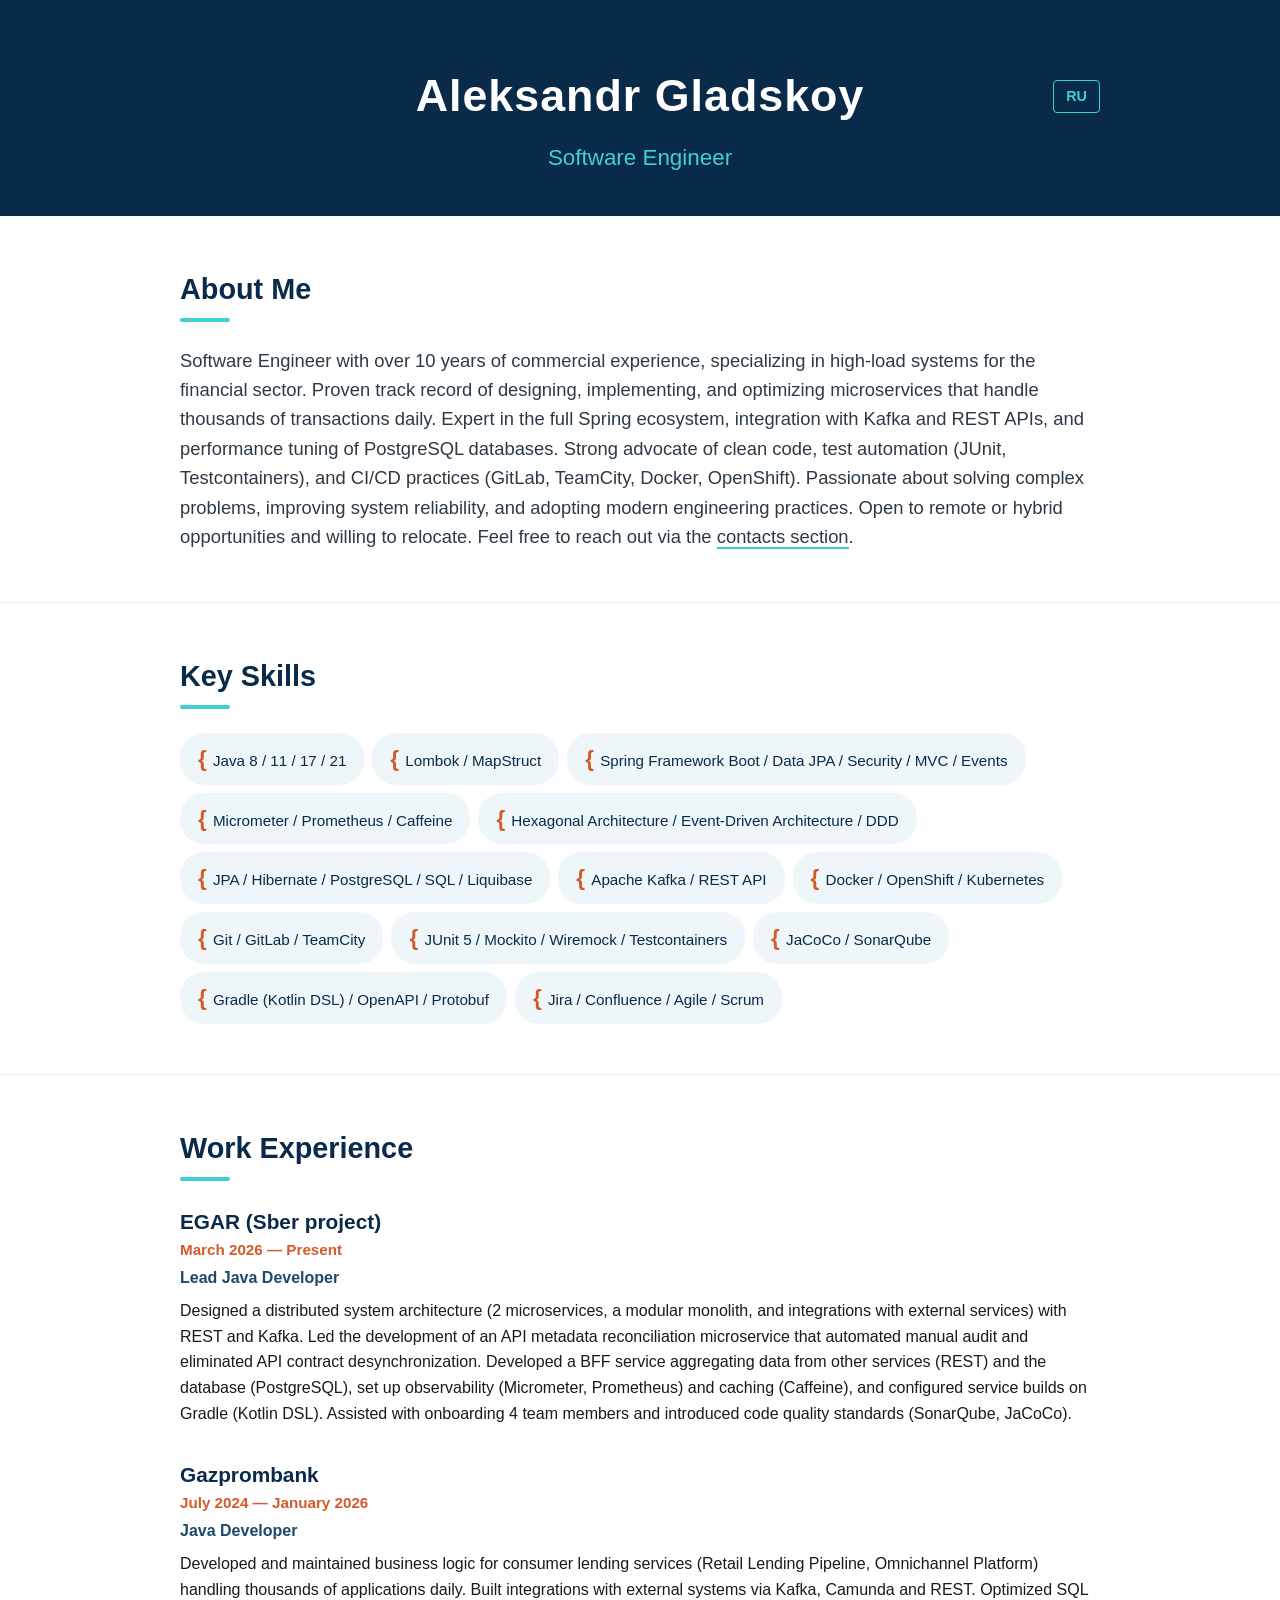
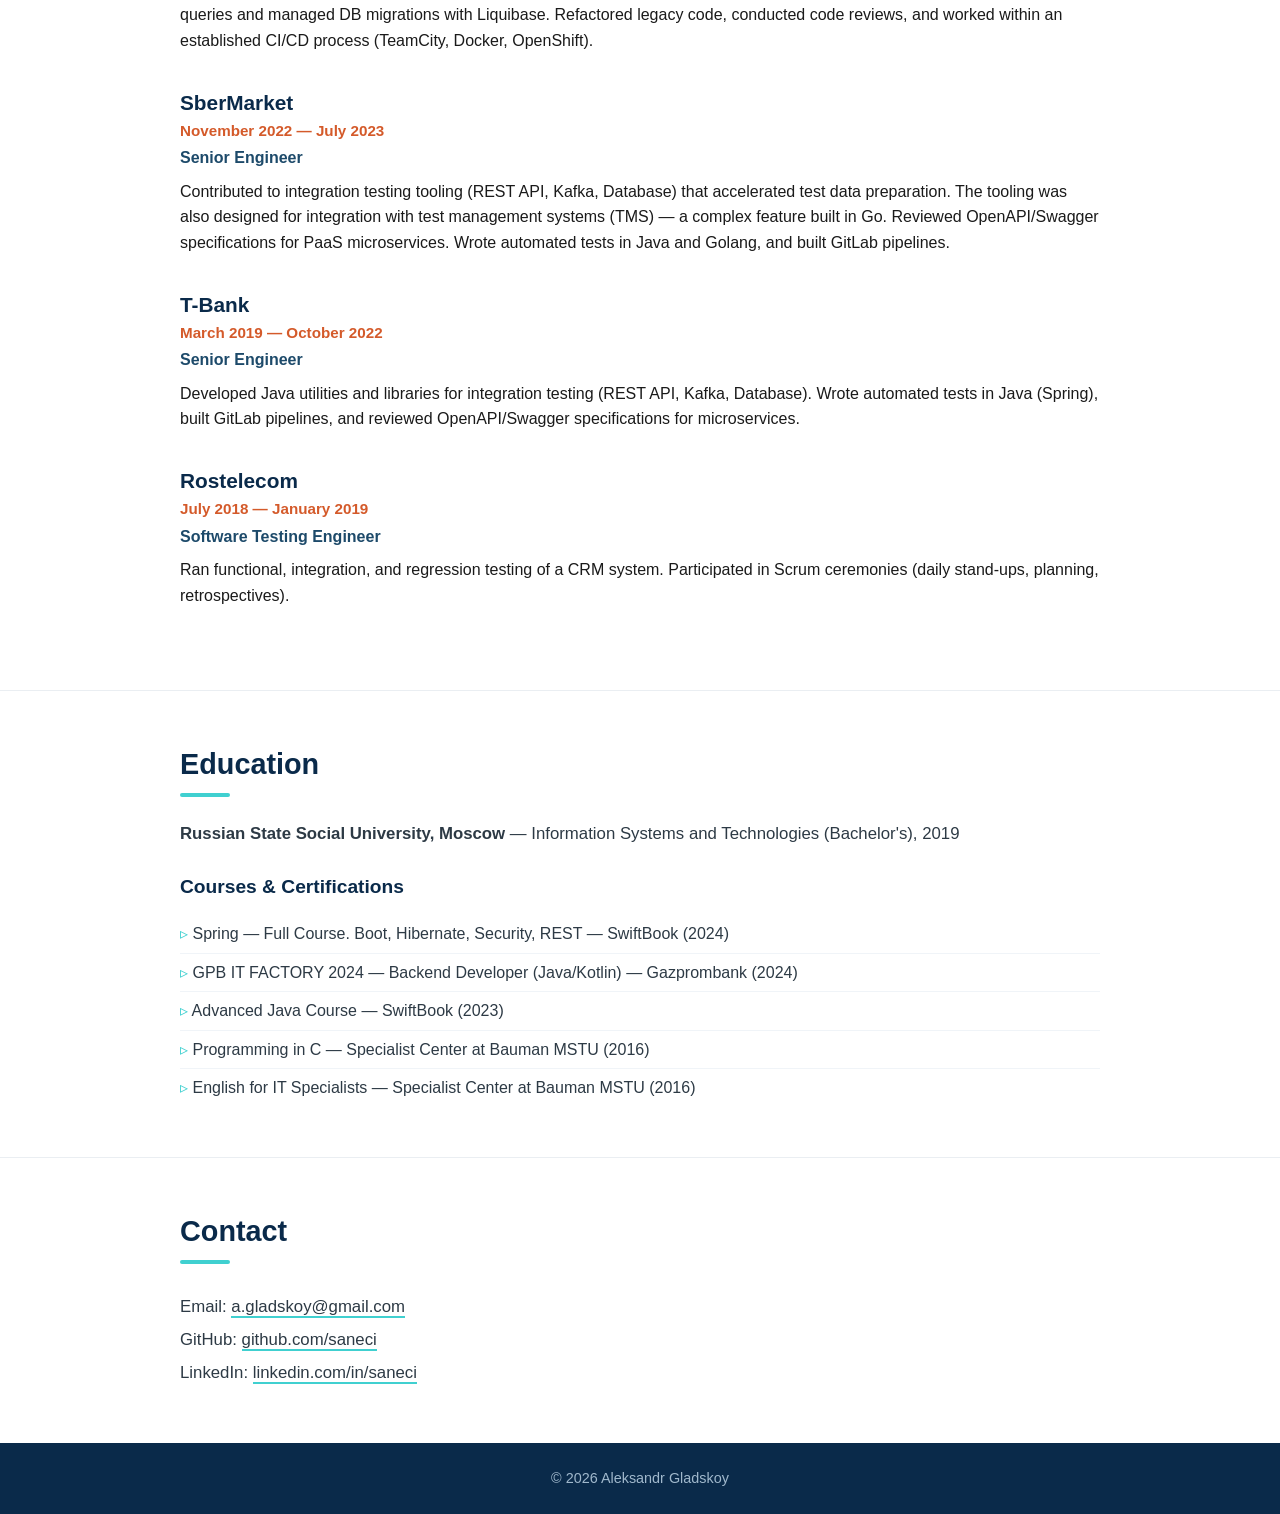
==== commit 40041792: "Update Work Experience" ====
--- a/index.html
+++ b/index.html
@@ -46,7 +46,7 @@
         <h2>Key Skills</h2>
         <ul>
             <li>Java 8 / 11 / 17 / 21</li>
-            <li>Lombok</li>
+            <li>Lombok / MapStruct</li>
             <li>Spring Framework Boot / Data JPA / Security / MVC / Events</li>
             <li>Micrometer / Prometheus / Caffeine</li>
             <li>Hexagonal Architecture / Event-Driven Architecture / DDD</li>
@@ -70,11 +70,12 @@
             <h3>EGAR (Sber project)</h3>
             <p class="period">March 2026 — Present</p>
             <p class="position">Lead Java Developer</p>
-            <p>Designed a distributed system architecture (2 microservices + modular monolith) with REST and Kafka.
-                Built an API metadata reconciliation microservice that automated manual audit and eliminated contract
-                desynchronization. Developed a BFF service aggregating data from REST, PostgreSQL, and other services.
-                Set up observability (Micrometer, Prometheus), caching (Caffeine), and the build on Gradle (Kotlin DSL).
-                Mentored 4 team members and introduced code quality standards (SonarQube, JaCoCo).</p>
+            <p>Designed a distributed system architecture (2 microservices, a modular monolith, and integrations with
+                external services) with REST and Kafka. Led the development of an API metadata reconciliation
+                microservice that automated manual audit and eliminated API contract desynchronization. Developed a BFF
+                service aggregating data from other services (REST) and the database (PostgreSQL), set up observability
+                (Micrometer, Prometheus) and caching (Caffeine), and configured service builds on Gradle (Kotlin DSL).
+                Assisted with onboarding 4 team members and introduced code quality standards (SonarQube, JaCoCo).</p>
         </div>
 
         <div class="job">
@@ -83,8 +84,8 @@
             <p class="position">Java Developer</p>
             <p>Developed and maintained business logic for consumer lending services (Retail Lending Pipeline,
                 Omnichannel Platform) handling thousands of applications daily. Built integrations with external systems
-                via Kafka and REST. Optimized SQL queries and managed DB migrations with Liquibase. Refactored legacy
-                code, conducted code reviews, and worked within an established CI/CD process (TeamCity, Docker,
+                via Kafka, Camunda and REST. Optimized SQL queries and managed DB migrations with Liquibase. Refactored
+                legacy code, conducted code reviews, and worked within an established CI/CD process (TeamCity, Docker,
                 OpenShift).</p>
         </div>
 
@@ -92,9 +93,10 @@
             <h3>SberMarket</h3>
             <p class="period">November 2022 — July 2023</p>
             <p class="position">Senior Engineer</p>
-            <p>Developed Java utilities for integration testing (REST API, Kafka, Database) that accelerated test data
-                preparation. Wrote automated tests in Java and Golang, built GitLab pipelines, and reviewed
-                OpenAPI/Swagger specifications for PaaS microservices.</p>
+            <p>Contributed to integration testing tooling (REST API, Kafka, Database) that accelerated test data
+                preparation. The tooling was also designed for integration with test management systems (TMS) — a
+                complex feature built in Go. Reviewed OpenAPI/Swagger specifications for PaaS microservices. Wrote
+                automated tests in Java and Golang, and built GitLab pipelines.</p>
         </div>
 
         <div class="job">
@@ -102,7 +104,7 @@
             <p class="period">March 2019 — October 2022</p>
             <p class="position">Senior Engineer</p>
             <p>Developed Java utilities and libraries for integration testing (REST API, Kafka, Database). Wrote
-                automated tests in Java and Spring, built GitLab pipelines, and reviewed OpenAPI/Swagger specifications
+                automated tests in Java (Spring), built GitLab pipelines, and reviewed OpenAPI/Swagger specifications
                 for microservices.</p>
         </div>
 
@@ -110,7 +112,7 @@
             <h3>Rostelecom</h3>
             <p class="period">July 2018 — January 2019</p>
             <p class="position">Software Testing Engineer</p>
-            <p>Performed functional, integration, and regression testing of a CRM system. Participated in Scrum
+            <p>Ran functional, integration, and regression testing of a CRM system. Participated in Scrum
                 ceremonies (daily stand-ups, planning, retrospectives).</p>
         </div>
     </div>
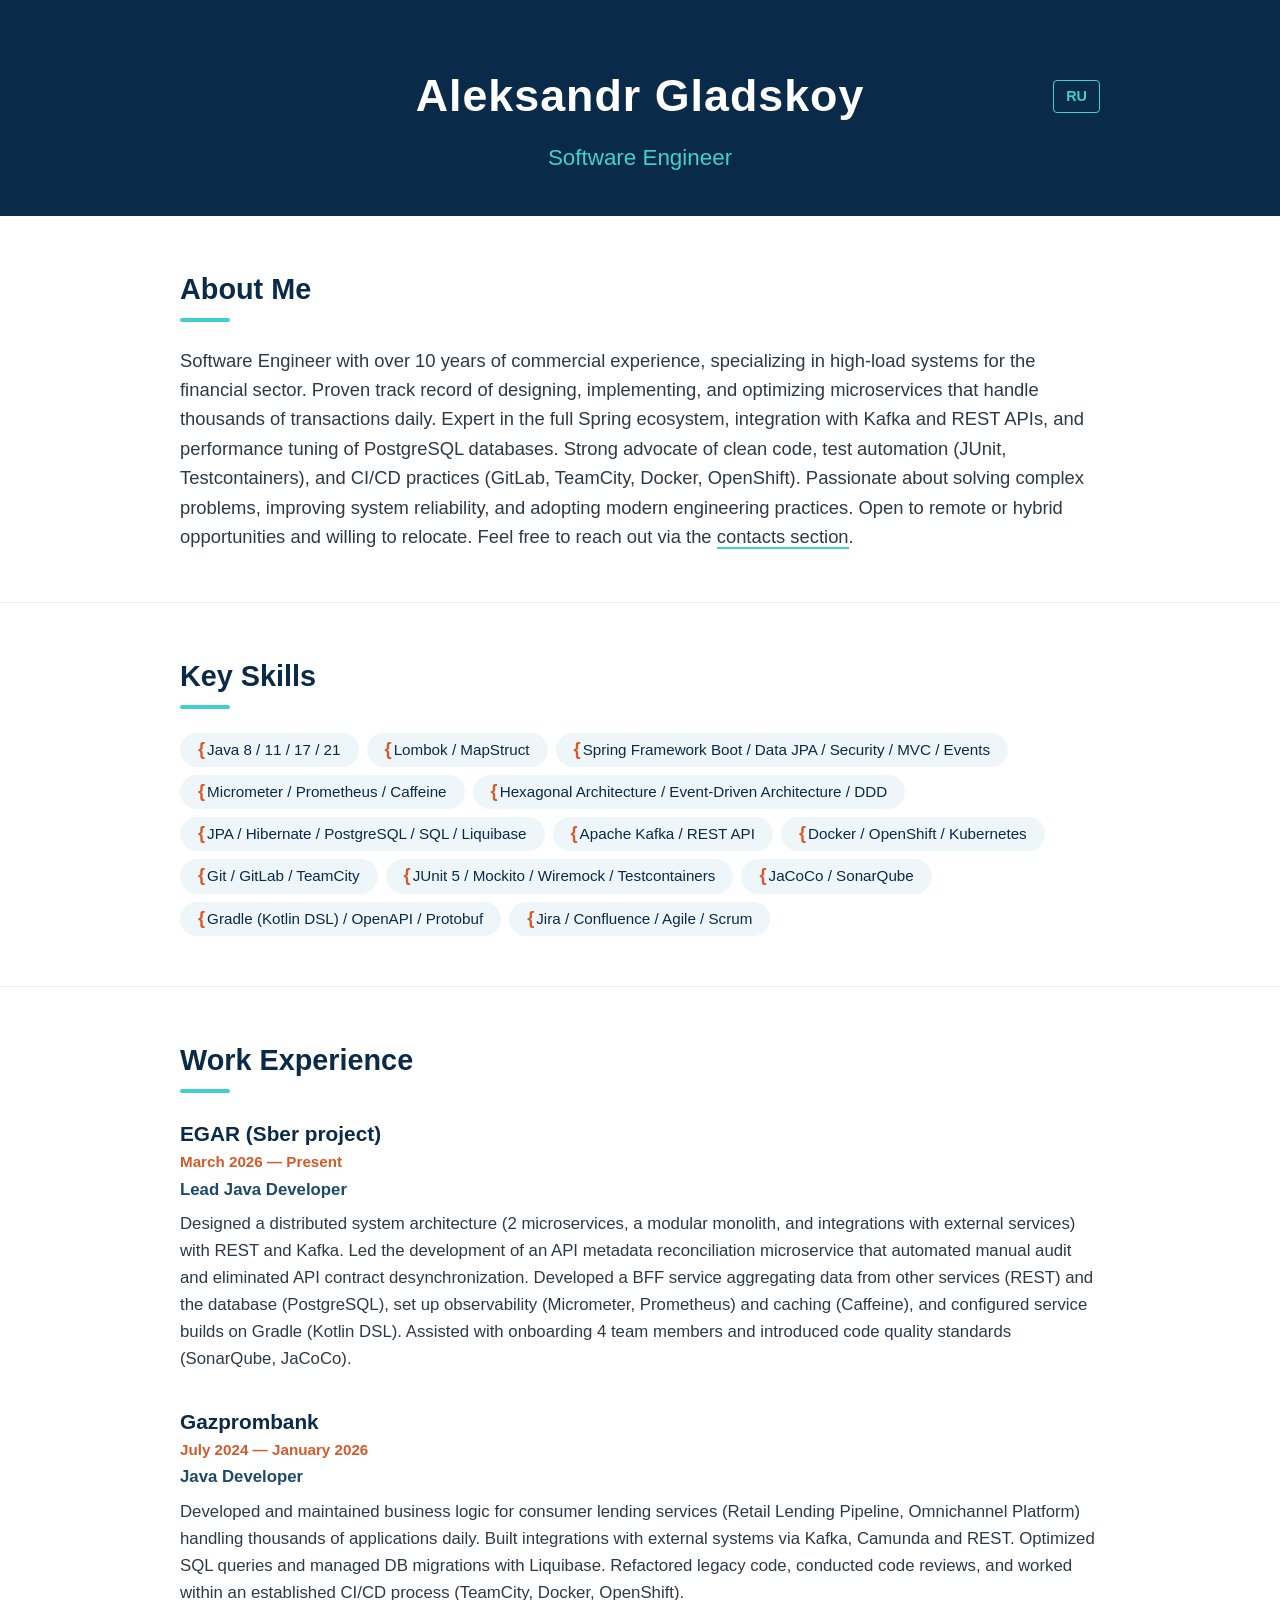
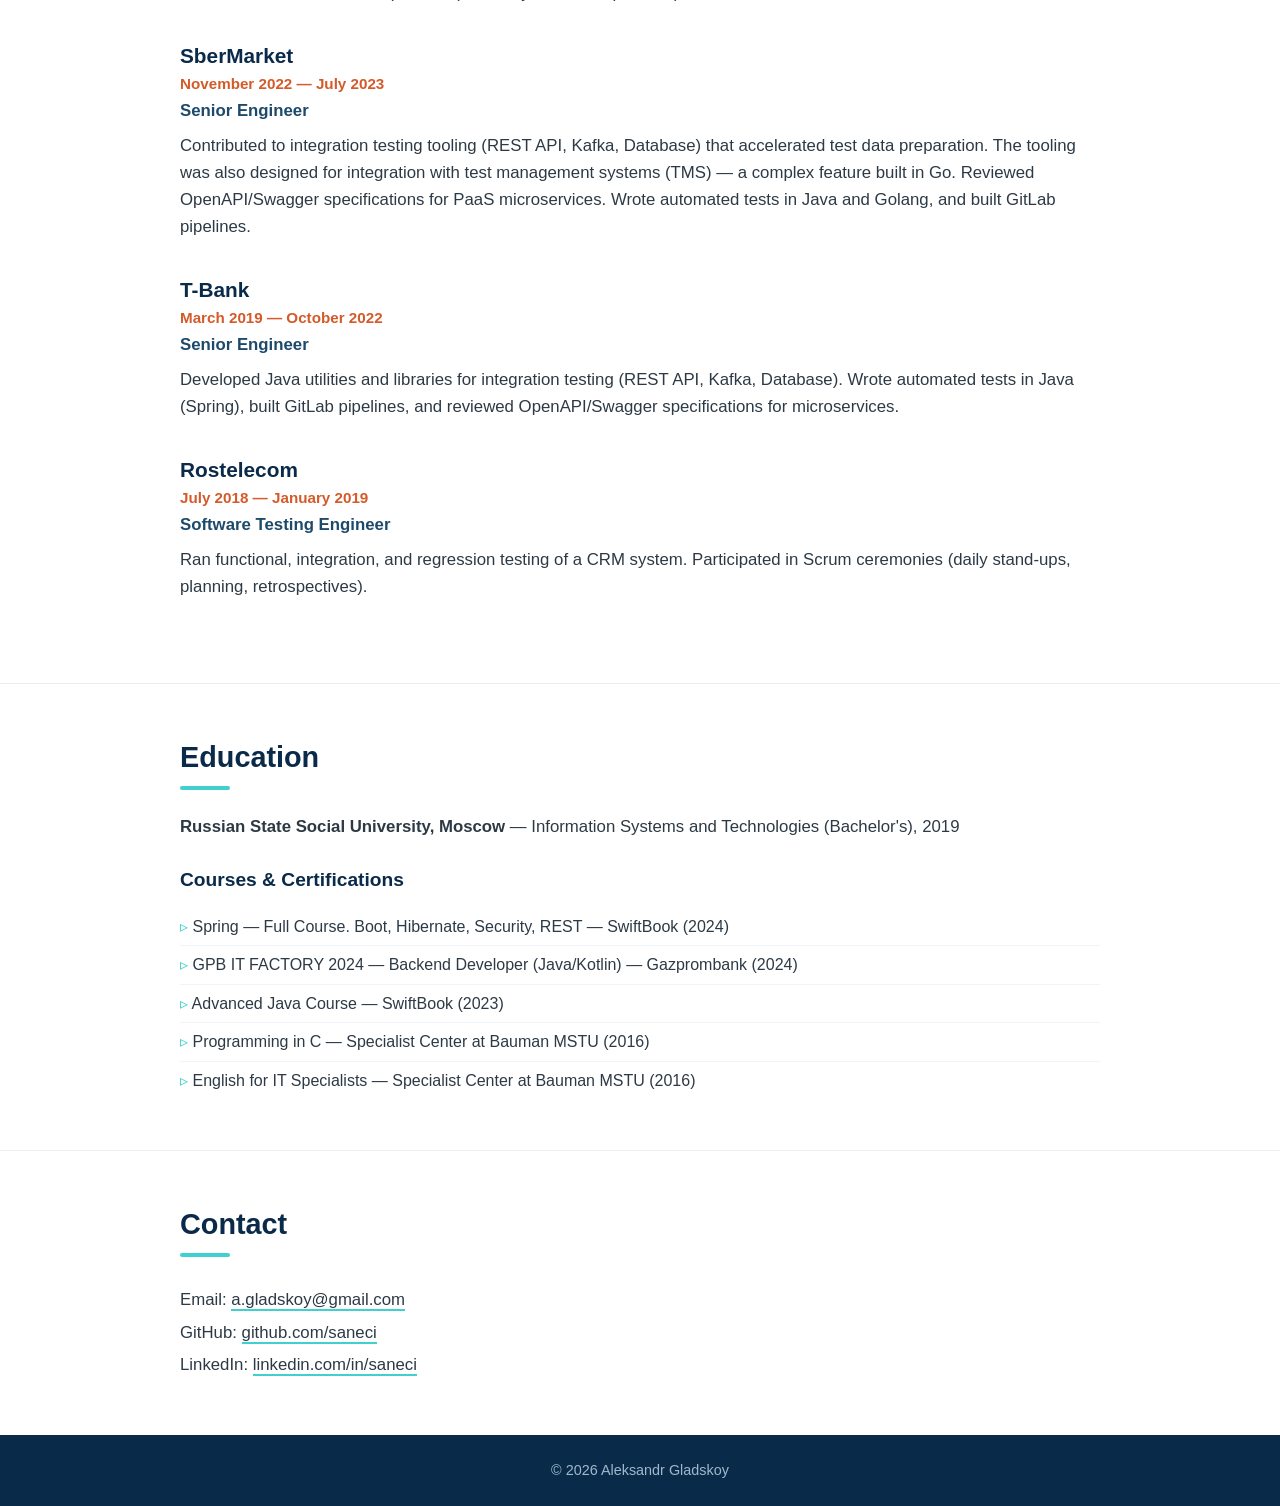
==== commit 84024ebc: "Add GoatCounter to main page" ====
--- a/index.html
+++ b/index.html
@@ -153,5 +153,6 @@
 <button id="scrollTopBtn" aria-label="Scroll to top"></button>
 
 <script src="js/script.js"></script>
+<script data-goatcounter="https://saneci.goatcounter.com/count" async src="https://gc.zgo.at/count.js"></script>
 </body>
 </html>
--- a/css/styles.css
+++ b/css/styles.css
@@ -167,25 +167,33 @@
 #skills ul {
     display: flex;
     flex-wrap: wrap;
+    align-items: flex-start;
     gap: 8px;
     list-style: none;
     padding: 0;
+    margin: 0;
 }
 
 #skills li {
+    display: inline-flex;
+    align-items: center;
+    gap: 2px;
     background-color: var(--color-bg-soft);
     color: var(--color-navy);
     padding: 8px 18px;
     border-radius: var(--radius-md);
     font-size: 0.95rem;
     font-weight: 500;
+    line-height: 1.2;
 }
 
 #skills li::before {
-    content: '{ ';
+    content: '{';
     color: var(--color-orange);
     font-weight: 700;
-    font-size: 1.4rem;
+    font-size: 1.2em;
+    line-height: 1;
+    transform: translateY(-1px);
 }
 
 /* --- Job / Experience --------------------------------------------------- */
@@ -211,22 +219,9 @@
     margin: 2px 0 8px;
 }
 
-.job ul {
-    list-style: none;
-    padding: 0;
-    margin-top: 8px;
-}
-
-.job ul li {
-    padding: 4px 0;
+.job p {
+    font-size: 1.05rem;
     color: var(--color-text);
-}
-
-/* Общий маркер для списков job и courses */
-.job ul li::before,
-.courses li::before {
-    content: '▹ ';
-    color: var(--color-teal);
 }
 
 /* --- Courses ------------------------------------------------------------ */
@@ -245,6 +240,11 @@
 
 .courses li:last-child {
     border-bottom: none;
+}
+
+.courses li::before {
+    content: '▹ ';
+    color: var(--color-teal);
 }
 
 /* --- Links -------------------------------------------------------------- */
@@ -275,39 +275,43 @@
     bottom: 10%;
     width: 48px;
     height: 48px;
+    padding: 0;
     border: none;
     border-radius: 50%;
     background-color: var(--color-navy-light);
-    color: var(--color-bg);
-    font-size: 1.4rem;
-    line-height: 1;
     cursor: pointer;
-    display: none;
+    opacity: 0;
+    visibility: hidden;
+    display: flex;
     align-items: center;
     justify-content: center;
     box-shadow: 0 4px 12px rgba(10, 42, 74, 0.15);
-    transition: background-color var(--transition-fast), color var(--transition-fast), transform var(--transition-fast);
+    transition: opacity var(--transition-fast),
+    visibility var(--transition-fast),
+    background-color var(--transition-fast),
+    transform var(--transition-fast);
     z-index: 1000;
 }
 
 #scrollTopBtn.visible {
-    display: flex;
+    opacity: 1;
+    visibility: visible;
 }
 
 #scrollTopBtn::before {
     content: '';
     display: block;
-    width: 15px;
-    height: 15px;
+    width: 14px;
+    height: 14px;
     border-top: 2px solid var(--color-teal);
     border-left: 2px solid var(--color-teal);
     transform: rotate(45deg);
-    margin-top: 6px;
+    margin-top: 4px;
+    transition: border-color var(--transition-fast);
 }
 
 #scrollTopBtn:hover {
     background-color: var(--color-teal);
-    color: var(--color-navy);
     transform: translateY(-2px);
 }
 
@@ -325,7 +329,6 @@
 @media (hover: none) {
     #scrollTopBtn:hover {
         background-color: var(--color-navy-light);
-        color: var(--color-teal);
         transform: none;
     }
 
@@ -334,6 +337,7 @@
         border-left-color: var(--color-teal);
     }
 }
+
 
 /* --- Small screens ------------------------------------------------------ */
 
@@ -376,9 +380,18 @@
         font-size: 1rem;
     }
 
+    #skills ul {
+        gap: 6px;
+    }
+
     #skills li {
         padding: 5px 12px;
         font-size: 0.8rem;
+        gap: 2px;
+    }
+
+    #skills li::before {
+        font-size: 1.2em;
     }
 
     .job h3 {
@@ -416,4 +429,9 @@
         right: 16px;
         bottom: 16px;
     }
+
+    #scrollTopBtn::before {
+        width: 12px;
+        height: 12px;
+    }
 }
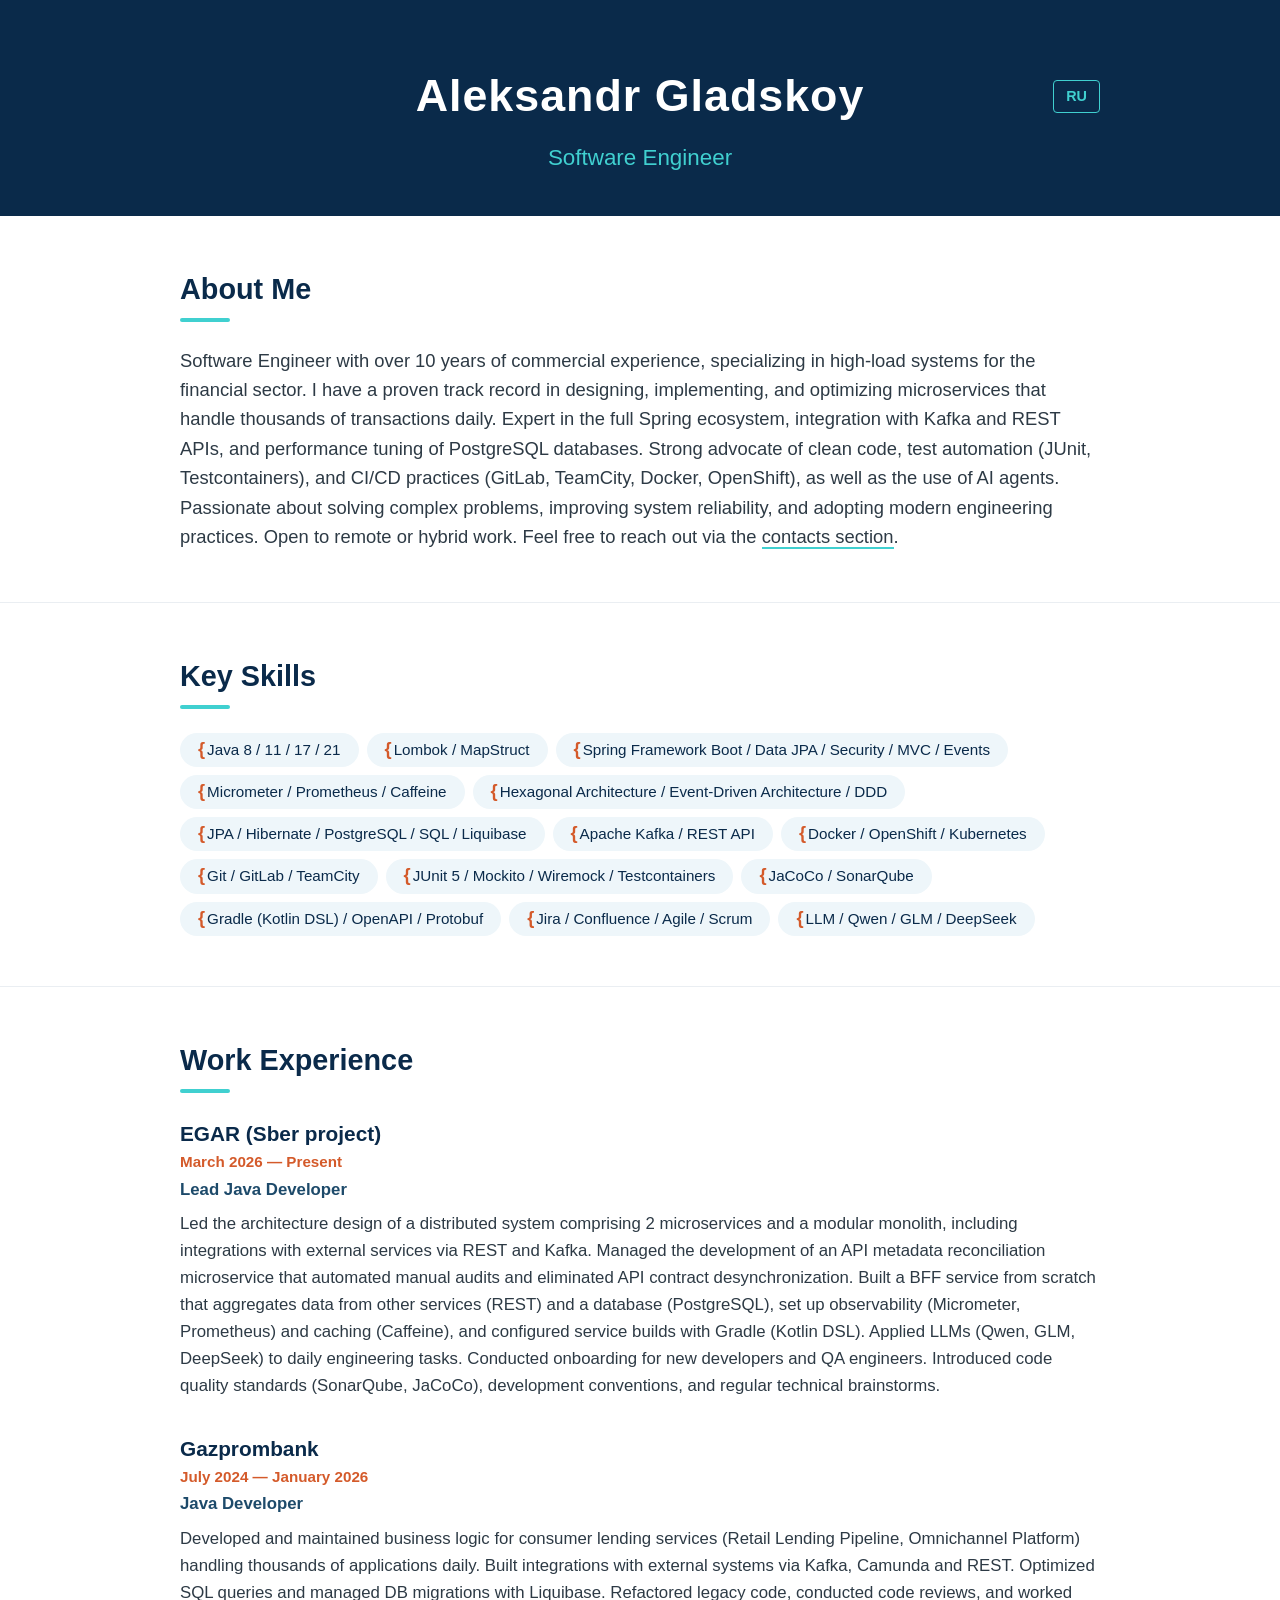
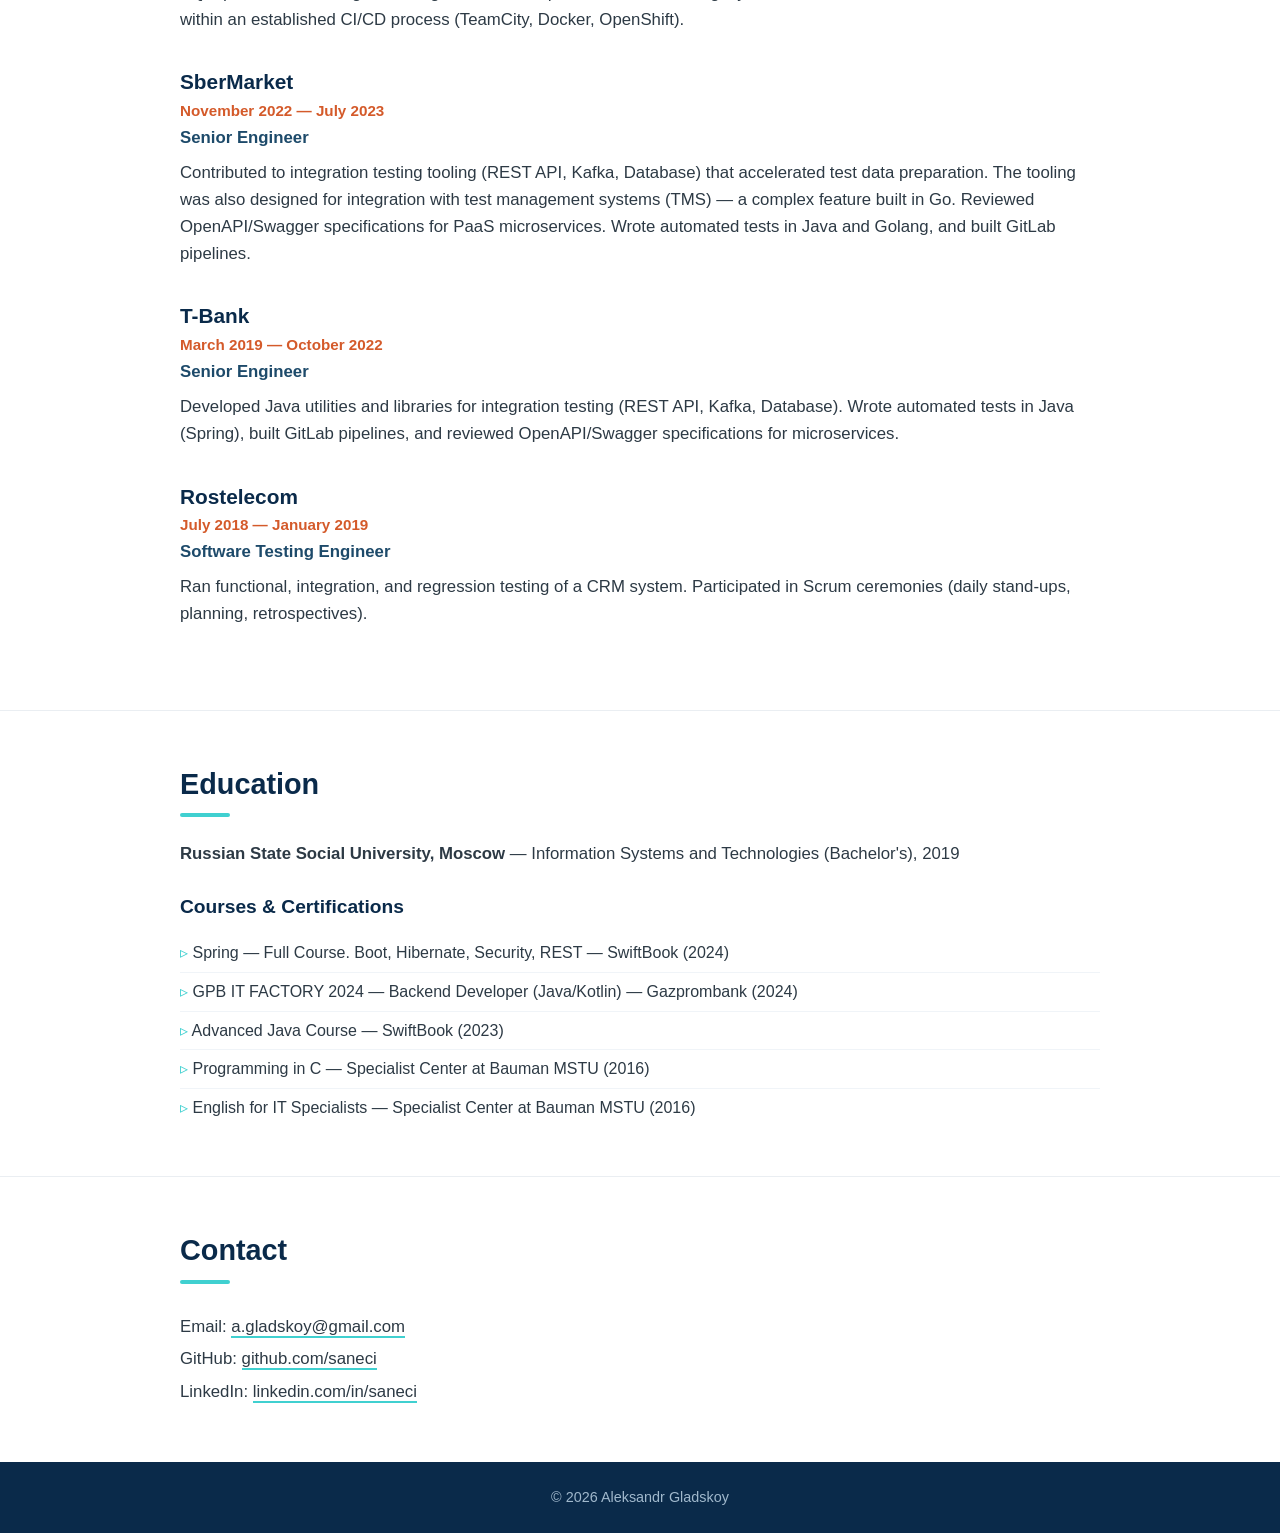
==== commit 455c7b19: "Update key skills and last experience" ====
--- a/index.html
+++ b/index.html
@@ -8,10 +8,10 @@
           content="Java Developer with 10 years of experience in banking fintech. I design and build microservices with Java 21, Spring Boot. Integrations via REST and Kafka. Experience: Sber (EGAR), Gazprombank.">
     <meta property="og:type" content="website">
     <meta property="og:url" content="https://saneci.github.io">
-    <meta property="og:title" content="Aleksandr Gladskoy — Java Developer">
+    <meta property="og:title" content="Aleksandr Gladskoy — Software Engineer">
     <meta property="og:description"
-          content="Backend development with Java and Spring Boot. Microservices, Kafka, integrations. Experience at Sber and Gazprombank.">
-    <meta property="og:image" content="https://saneci.github.io/assets/summary.png">
+          content="Backend development with Java and Spring Boot. LLM, Microservices, Kafka, integrations. Experience at Sber and Gazprombank.">
+    <meta property="og:image" content="https://saneci.github.io/assets/summary-en.png">
     <meta name="twitter:card" content="summary_large_image">
     <meta name="yandex-verification" content="511efd3ecc623652"/>
     <meta name="google-site-verification" content="O1By9W8fFZM_-fpDkHTsmFrEhDMtBSM1m-poUVagqC4"/>
@@ -31,12 +31,12 @@
     <div class="container">
         <h2>About Me</h2>
         <p>Software Engineer with over 10 years of commercial experience, specializing in high-load systems for the
-            financial sector. Proven track record of designing, implementing, and optimizing microservices that handle
-            thousands of transactions daily. Expert in the full Spring ecosystem, integration with Kafka and REST APIs,
-            and performance tuning of PostgreSQL databases. Strong advocate of clean code, test automation (JUnit,
-            Testcontainers), and CI/CD practices (GitLab, TeamCity, Docker, OpenShift). Passionate about solving complex
-            problems, improving system reliability, and adopting modern engineering practices. Open to remote or hybrid
-            opportunities and willing to relocate. Feel free to reach out via the
+            financial sector. I have a proven track record in designing, implementing, and optimizing microservices that
+            handle thousands of transactions daily. Expert in the full Spring ecosystem, integration with Kafka and REST
+            APIs, and performance tuning of PostgreSQL databases. Strong advocate of clean code, test automation (JUnit,
+            Testcontainers), and CI/CD practices (GitLab, TeamCity, Docker, OpenShift), as well as the use of AI agents.
+            Passionate about solving complex problems, improving system reliability, and adopting modern engineering
+            practices. Open to remote or hybrid work. Feel free to reach out via the
             <a href="#contacts" class="link-decoration">contacts section</a>.</p>
     </div>
 </section>
@@ -58,6 +58,7 @@
             <li>JaCoCo / SonarQube</li>
             <li>Gradle (Kotlin DSL) / OpenAPI / Protobuf</li>
             <li>Jira / Confluence / Agile / Scrum</li>
+            <li>LLM / Qwen / GLM / DeepSeek</li>
         </ul>
     </div>
 </section>
@@ -70,12 +71,14 @@
             <h3>EGAR (Sber project)</h3>
             <p class="period">March 2026 — Present</p>
             <p class="position">Lead Java Developer</p>
-            <p>Designed a distributed system architecture (2 microservices, a modular monolith, and integrations with
-                external services) with REST and Kafka. Led the development of an API metadata reconciliation
-                microservice that automated manual audit and eliminated API contract desynchronization. Developed a BFF
-                service aggregating data from other services (REST) and the database (PostgreSQL), set up observability
-                (Micrometer, Prometheus) and caching (Caffeine), and configured service builds on Gradle (Kotlin DSL).
-                Assisted with onboarding 4 team members and introduced code quality standards (SonarQube, JaCoCo).</p>
+            <p>Led the architecture design of a distributed system comprising 2 microservices and a modular monolith,
+                including integrations with external services via REST and Kafka. Managed the development of an API
+                metadata reconciliation microservice that automated manual audits and eliminated API contract
+                desynchronization. Built a BFF service from scratch that aggregates data from other services (REST) and
+                a database (PostgreSQL), set up observability (Micrometer, Prometheus) and caching (Caffeine), and
+                configured service builds with Gradle (Kotlin DSL). Applied LLMs (Qwen, GLM, DeepSeek) to daily
+                engineering tasks. Conducted onboarding for new developers and QA engineers. Introduced code quality
+                standards (SonarQube, JaCoCo), development conventions, and regular technical brainstorms.</p>
         </div>
 
         <div class="job">
